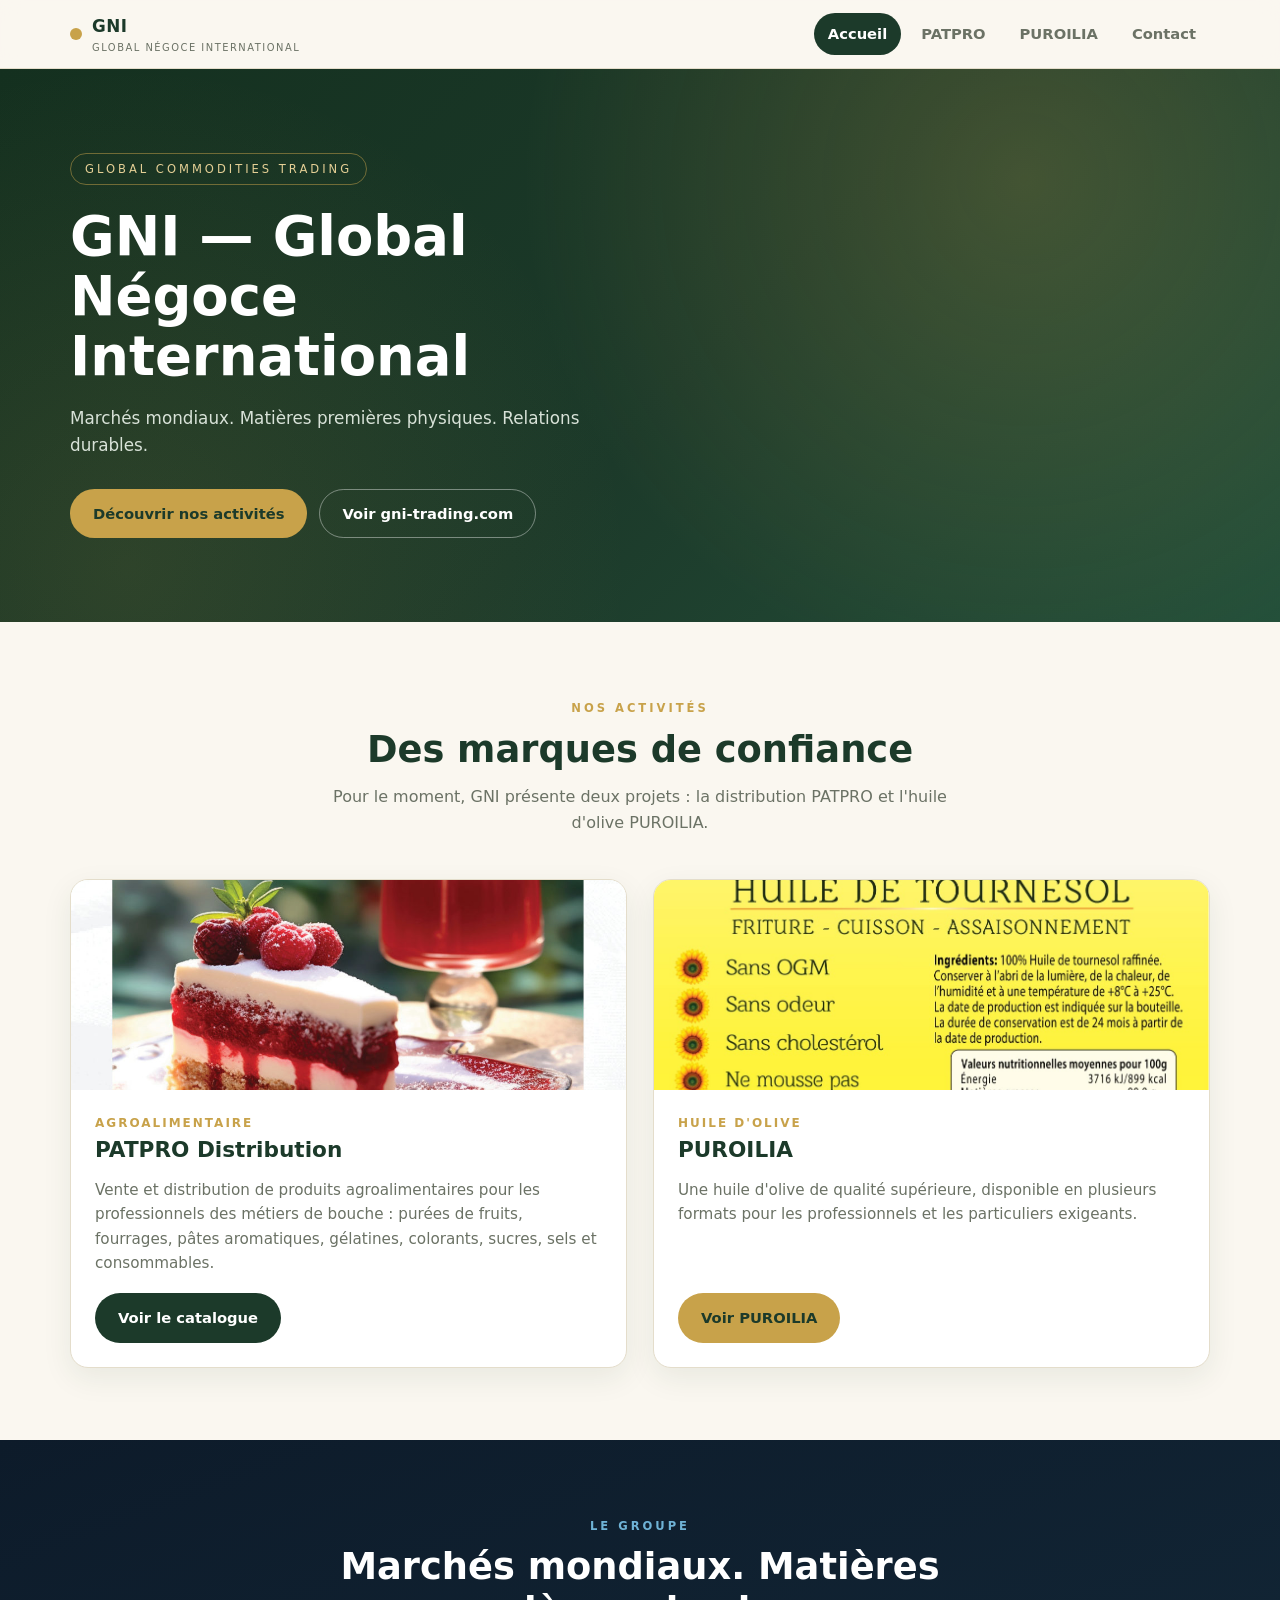
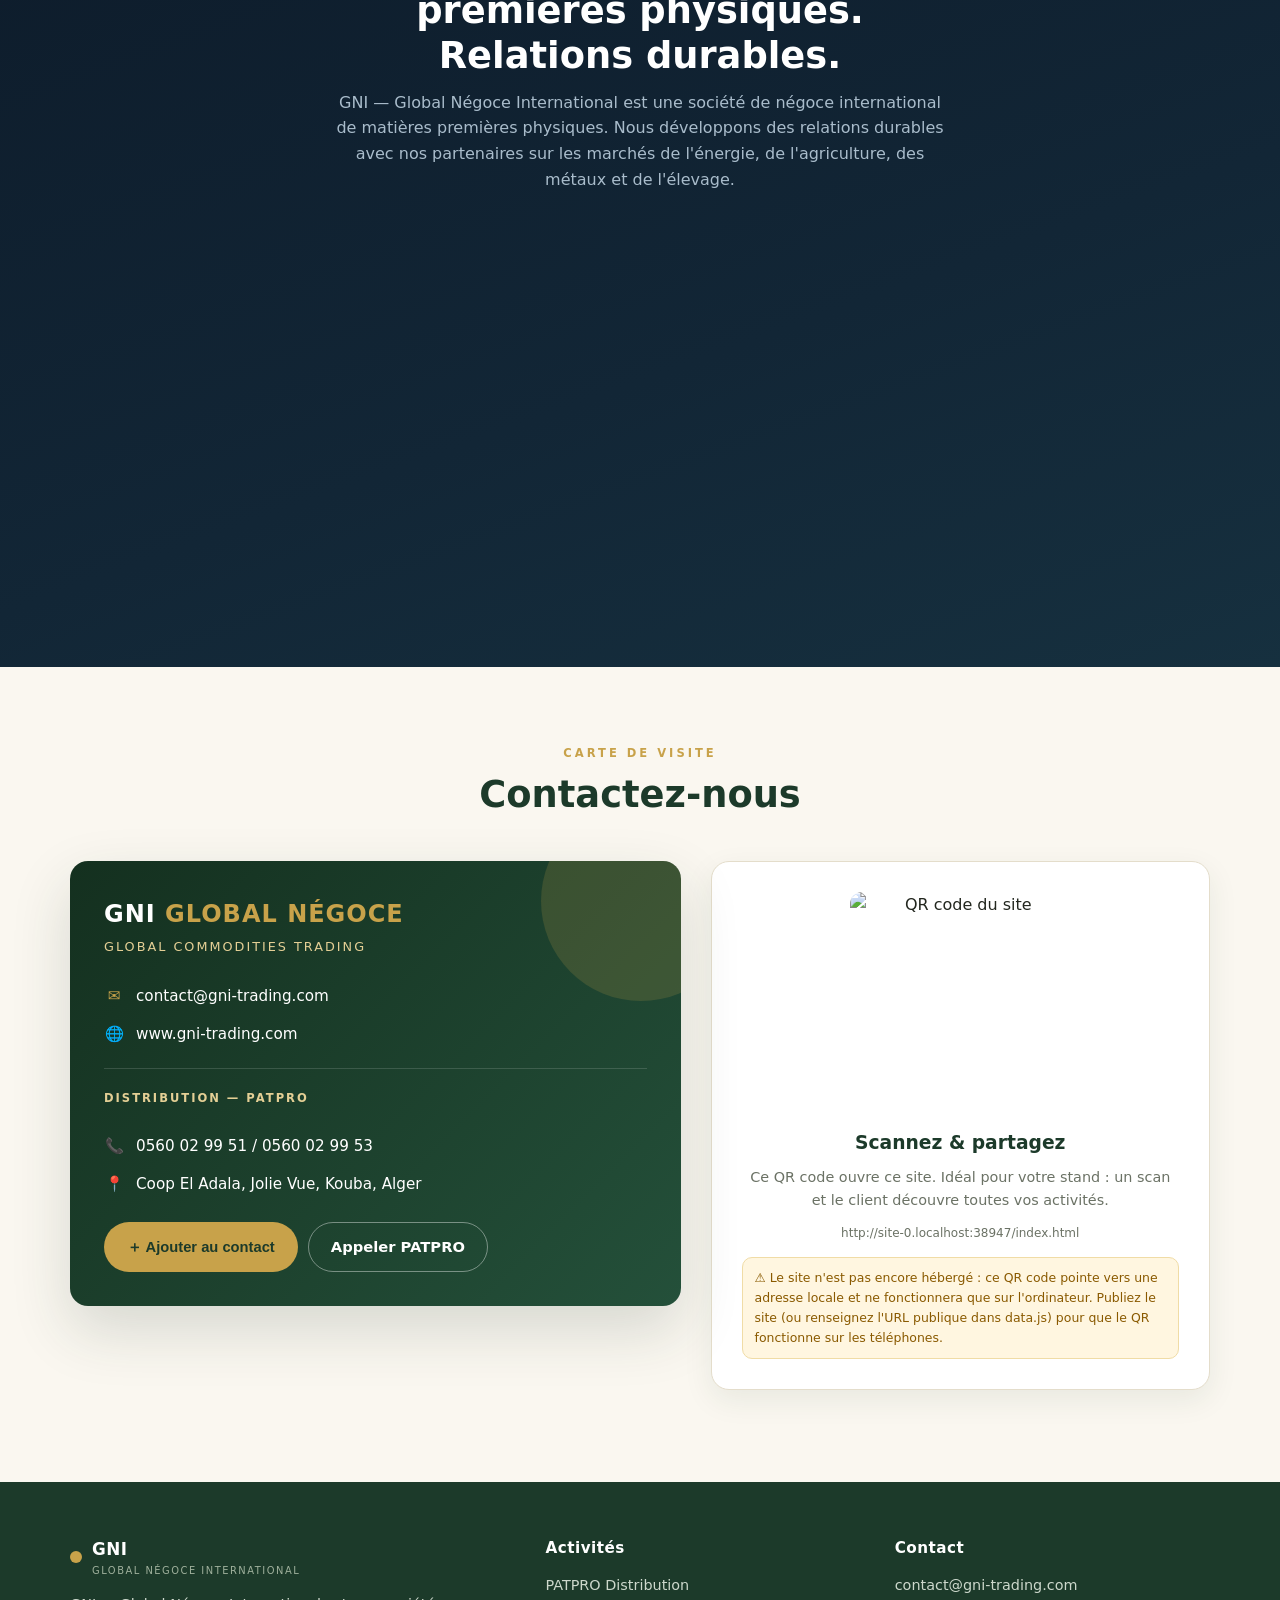
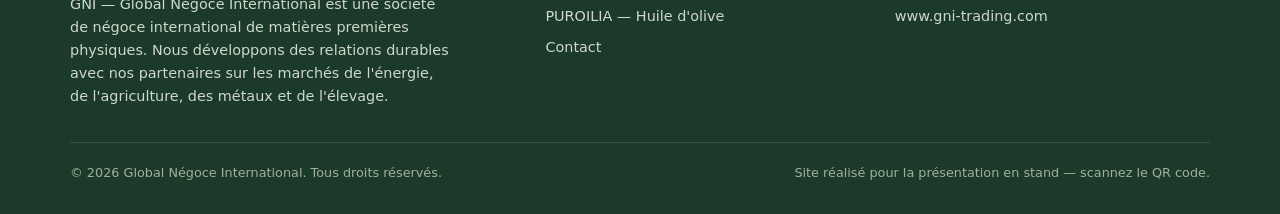
==== index.html @ ad090216 "first commit" ====
<!DOCTYPE html>
<html lang="fr">
<head>
  <meta charset="UTF-8">
  <meta name="viewport" content="width=device-width, initial-scale=1.0">
  <title>GNI — Global Négoce International · PATPRO & PUROILIA</title>
  <meta name="description" content="GNI — Global Négoce International : négoce de matières premières physiques. Découvrez nos activités PATPRO Distribution et l'huile d'olive PUROILIA.">
  <link rel="stylesheet" href="assets/css/style.css">
</head>
<body data-page="home">
  <div id="site-header"></div>

  <section class="hero">
    <div class="container">
      <span class="eyebrow">Global Commodities Trading</span>
      <h1>GNI — Global Négoce International</h1>
      <p id="hero-positioning">Marchés mondiaux. Matières premières physiques. Relations durables.</p>
      <div class="actions">
        <a class="btn btn-gold" href="#activites">Découvrir nos activités</a>
        <a class="btn btn-outline" style="background:transparent;color:#fff;border-color:rgba(255,255,255,.4)" id="hero-site" href="https://www.gni-trading.com" target="_blank" rel="noopener">Voir gni-trading.com</a>
      </div>
    </div>
  </section>

  <section class="section" id="activites">
    <div class="container">
      <div class="section-head">
        <span class="kicker">Nos activités</span>
        <h2>Des marques de confiance</h2>
        <p>Pour le moment, GNI présente deux projets : la distribution PATPRO et l'huile d'olive PUROILIA.</p>
      </div>
      <div class="biz-grid">
        <article class="biz-card reveal">
          <div class="media"><img src="assets/img/banners/patisserie.jpg" alt="Catalogue PATPRO"></div>
          <div class="body">
            <span class="tag">Agroalimentaire</span>
            <h3>PATPRO Distribution</h3>
            <p>Vente et distribution de produits agroalimentaires pour les professionnels des métiers de bouche : purées de fruits, fourrages, pâtes aromatiques, gélatines, colorants, sucres, sels et consommables.</p>
            <a class="btn btn-primary" href="patpro.html">Voir le catalogue</a>
          </div>
        </article>
        <article class="biz-card reveal">
          <div class="media"><img src="assets/img/puroilia-front.jpeg" alt="Huile d'olive PUROILIA"></div>
          <div class="body">
            <span class="tag">Huile d'olive</span>
            <h3>PUROILIA</h3>
            <p>Une huile d'olive de qualité supérieure, disponible en plusieurs formats pour les professionnels et les particuliers exigeants.</p>
            <a class="btn btn-gold" href="puroilia.html">Voir PUROILIA</a>
          </div>
        </article>
      </div>
    </div>
  </section>

  <section class="section gni-about" id="apropos">
    <div class="container">
      <div class="section-head">
        <span class="kicker">Le groupe</span>
        <h2 id="gni-positioning"></h2>
        <p id="gni-intro"></p>
      </div>
      <div class="sectors" id="gni-sectors"></div>
      <p class="soon reveal" id="gni-soon"></p>
    </div>
  </section>

  <section class="section" id="contact">
    <div class="container">
      <div class="section-head">
        <span class="kicker">Carte de visite</span>
        <h2>Contactez-nous</h2>
      </div>
      <div class="contact-wrap">
        <div class="vcard reveal" id="vcard">
          <div class="logo">GNI <span>GLOBAL NÉGOCE</span></div>
          <div class="role">Global Commodities Trading</div>
          <div class="lines">
            <div class="line"><span class="ic">✉️</span><a id="vc-mail" href="mailto:contact@gni-trading.com"><span id="vc-email"></span></a></div>
            <div class="line"><span class="ic">🌐</span><a id="vc-site" href="https://www.gni-trading.com" target="_blank" rel="noopener"><span id="vc-website"></span></a></div>
          </div>

          <div class="sub-card">
            <div class="sub-title">Distribution — PATPRO</div>
            <div class="lines">
              <div class="line"><span class="ic">📞</span><span id="vc-patpro-tel"></span></div>
              <div class="line"><span class="ic">📍</span><span id="vc-patpro-address"></span></div>
            </div>
          </div>

          <div class="actions">
            <button class="btn btn-gold" id="vcard-btn">＋ Ajouter au contact</button>
            <a class="btn btn-outline" id="vc-patpro-call" style="background:transparent;color:#fff;border-color:rgba(255,255,255,.4)" href="#">Appeler PATPRO</a>
          </div>
        </div>

        <div class="qr-box reveal">
          <img id="qr-img" alt="QR code du site">
          <h3>Scannez & partagez</h3>
          <p>Ce QR code ouvre ce site. Idéal pour votre stand : un scan et le client découvre toutes vos activités.</p>
          <p style="word-break:break-all;font-size:0.75rem;color:var(--muted);margin-top:12px" id="qr-link"></p>
          <p id="qr-note" style="display:none;text-align:left;font-size:0.78rem;color:#8a5a00;background:#fff6e0;border:1px solid #f0dca6;border-radius:10px;padding:10px 12px;margin-top:14px"></p>
        </div>
      </div>
    </div>
  </section>

  <div id="site-footer"></div>
  <div class="modal" id="modal"></div>
  <script src="assets/js/data.js"></script>
  <script src="assets/js/app.js"></script>
</body>
</html>
---- assets/css/style.css ----
:root {
  --green: #1c3a2a;
  --green-2: #275139;
  --gold: #c8a24a;
  --gold-soft: #e4cf95;
  --cream: #faf7f0;
  --cream-2: #f2ece0;
  --ink: #23271f;
  --muted: #6b7265;
  --line: #e4ddcb;
  --white: #ffffff;
  --shadow: 0 10px 30px rgba(28, 58, 42, 0.08);
  --shadow-lg: 0 24px 60px rgba(28, 58, 42, 0.16);
  --radius: 18px;
  --radius-sm: 12px;
  --max: 1180px;
  --font: "Segoe UI", system-ui, -apple-system, "Helvetica Neue", Arial, sans-serif;
}

* { box-sizing: border-box; margin: 0; padding: 0; }

html { scroll-behavior: smooth; }

body {
  font-family: var(--font);
  color: var(--ink);
  background: var(--cream);
  line-height: 1.6;
  -webkit-font-smoothing: antialiased;
}

img { max-width: 100%; display: block; }

a { color: inherit; text-decoration: none; }

.container { width: 100%; max-width: var(--max); margin: 0 auto; padding: 0 20px; }

/* ---------- Header ---------- */
.site-header {
  position: sticky;
  top: 0;
  z-index: 100;
  background: rgba(250, 247, 240, 0.9);
  backdrop-filter: blur(10px);
  border-bottom: 1px solid var(--line);
}
.site-header .container {
  display: flex;
  align-items: center;
  justify-content: space-between;
  height: 68px;
}
.brand {
  display: flex;
  align-items: center;
  gap: 10px;
  font-weight: 800;
  letter-spacing: 0.5px;
  font-size: 1.05rem;
  color: var(--green);
}
.brand .dot { width: 12px; height: 12px; border-radius: 50%; background: var(--gold); }
.brand small { display: block; font-weight: 500; font-size: 0.62rem; letter-spacing: 1.5px; color: var(--muted); text-transform: uppercase; }

.nav { display: flex; align-items: center; gap: 6px; }
.nav a {
  padding: 9px 14px;
  border-radius: 999px;
  font-size: 0.92rem;
  font-weight: 600;
  color: var(--muted);
  transition: 0.2s;
}
.nav a:hover { color: var(--green); background: var(--cream-2); }
.nav a.active { color: var(--white); background: var(--green); }

.nav-toggle {
  display: none;
  background: none;
  border: none;
  font-size: 1.5rem;
  color: var(--green);
  cursor: pointer;
}

/* ---------- Buttons ---------- */
.btn {
  display: inline-flex;
  align-items: center;
  gap: 8px;
  padding: 12px 22px;
  border-radius: 999px;
  font-weight: 700;
  font-size: 0.92rem;
  border: 1.5px solid transparent;
  cursor: pointer;
  transition: 0.2s;
}
.btn-primary { background: var(--green); color: var(--white); }
.btn-primary:hover { background: var(--green-2); transform: translateY(-1px); }
.btn-gold { background: var(--gold); color: var(--green); }
.btn-gold:hover { background: var(--gold-soft); transform: translateY(-1px); }
.btn-outline { border-color: var(--line); color: var(--green); background: var(--white); }
.btn-outline:hover { border-color: var(--green); }

/* ---------- Hero ---------- */
.hero {
  position: relative;
  color: var(--white);
  background: linear-gradient(135deg, #14301f 0%, #1c3a2a 55%, #24503a 100%);
  overflow: hidden;
}
.hero::after {
  content: "";
  position: absolute;
  inset: 0;
  background-image: radial-gradient(circle at 80% 20%, rgba(200, 162, 74, 0.22), transparent 45%),
    radial-gradient(circle at 10% 90%, rgba(200, 162, 74, 0.12), transparent 40%);
}
.hero .container { position: relative; z-index: 2; padding: 84px 20px; }
.hero .eyebrow {
  display: inline-block;
  font-size: 0.72rem;
  letter-spacing: 3px;
  text-transform: uppercase;
  color: var(--gold-soft);
  border: 1px solid rgba(200, 162, 74, 0.5);
  padding: 6px 14px;
  border-radius: 999px;
  margin-bottom: 22px;
}
.hero h1 {
  font-size: clamp(2rem, 5vw, 3.4rem);
  line-height: 1.1;
  font-weight: 800;
  max-width: 16ch;
}
.hero p { margin-top: 18px; max-width: 52ch; color: #d8e2d8; font-size: 1.05rem; }
.hero .actions { margin-top: 30px; display: flex; gap: 12px; flex-wrap: wrap; }

/* ---------- Sections ---------- */
.section { padding: 72px 0; }
.section-head { text-align: center; max-width: 620px; margin: 0 auto 44px; }
.section-head .kicker {
  font-size: 0.72rem; letter-spacing: 3px; text-transform: uppercase;
  color: var(--gold); font-weight: 700;
}
.section-head h2 { font-size: clamp(1.6rem, 3.5vw, 2.3rem); color: var(--green); margin-top: 8px; line-height: 1.2; }
.section-head p { color: var(--muted); margin-top: 12px; }

/* ---------- Business cards (home) ---------- */
.biz-grid { display: grid; grid-template-columns: repeat(auto-fit, minmax(300px, 1fr)); gap: 26px; }
.biz-card {
  position: relative;
  border-radius: var(--radius);
  overflow: hidden;
  box-shadow: var(--shadow);
  background: var(--white);
  display: flex;
  flex-direction: column;
  min-height: 340px;
  transition: 0.25s;
  border: 1px solid var(--line);
}
.biz-card:hover { transform: translateY(-5px); box-shadow: var(--shadow-lg); }
.biz-card .media { height: 210px; overflow: hidden; background: var(--cream-2); }
.biz-card .media img { width: 100%; height: 100%; object-fit: cover; }
.biz-card .body { padding: 24px; flex: 1; display: flex; flex-direction: column; }
.biz-card h3 { color: var(--green); font-size: 1.35rem; }
.biz-card .tag { color: var(--gold); font-weight: 700; font-size: 0.75rem; letter-spacing: 2px; text-transform: uppercase; }
.biz-card p { color: var(--muted); margin: 10px 0 18px; font-size: 0.95rem; }
.biz-card .body .btn { margin-top: auto; align-self: flex-start; }

/* ---------- Product grid ---------- */
.cat-block { margin-bottom: 56px; }
.cat-banner {
  position: relative;
  border-radius: var(--radius);
  overflow: hidden;
  margin-bottom: 24px;
  box-shadow: var(--shadow);
}
.cat-banner img { width: 100%; height: 210px; object-fit: cover; }
.cat-banner .overlay {
  position: absolute; inset: 0;
  background: linear-gradient(90deg, rgba(20, 48, 31, 0.82) 0%, rgba(20, 48, 31, 0.35) 60%, transparent 100%);
  display: flex; flex-direction: column; justify-content: center;
  padding: 0 34px;
}
.cat-banner h2 { color: var(--white); font-size: clamp(1.3rem, 3vw, 1.9rem); }
.cat-banner span { color: var(--gold-soft); font-size: 0.78rem; letter-spacing: 2px; text-transform: uppercase; }

.product-grid { display: grid; grid-template-columns: repeat(auto-fill, minmax(250px, 1fr)); gap: 20px; }
.product {
  background: var(--white);
  border: 1px solid var(--line);
  border-radius: var(--radius-sm);
  overflow: hidden;
  display: flex;
  flex-direction: column;
  cursor: pointer;
  transition: 0.2s;
  text-align: left;
}
.product:hover { transform: translateY(-4px); box-shadow: var(--shadow); border-color: var(--gold-soft); }
.product .thumb { height: 170px; overflow: hidden; background: var(--cream-2); position: relative; }
.product .thumb img { width: 100%; height: 100%; object-fit: cover; transition: 0.4s; }
.product:hover .thumb img { transform: scale(1.05); }
.product .info { padding: 16px 18px 18px; flex: 1; display: flex; flex-direction: column; }
.product h3 { font-size: 1rem; color: var(--green); line-height: 1.3; }
.product .formats { margin-top: 8px; display: flex; flex-wrap: wrap; gap: 6px; }
.chip {
  font-size: 0.7rem; font-weight: 600;
  background: var(--cream-2); color: var(--green);
  padding: 3px 9px; border-radius: 999px;
}
.product .more { margin-top: 14px; color: var(--gold); font-weight: 700; font-size: 0.82rem; }

/* ---------- Modal ---------- */
.modal {
  position: fixed; inset: 0; z-index: 200;
  display: none;
  align-items: center; justify-content: center;
  padding: 20px;
}
.modal.open { display: flex; }
.modal-backdrop { position: absolute; inset: 0; background: rgba(20, 30, 22, 0.6); backdrop-filter: blur(3px); }
.modal-panel {
  position: relative; z-index: 2;
  background: var(--white);
  border-radius: var(--radius);
  max-width: 900px; width: 100%;
  max-height: 90vh; overflow: auto;
  box-shadow: var(--shadow-lg);
  animation: pop 0.25s ease;
}
@keyframes pop { from { transform: scale(0.96); opacity: 0; } to { transform: scale(1); opacity: 1; } }
.modal-close {
  position: absolute; top: 14px; right: 14px; z-index: 3;
  width: 40px; height: 40px; border-radius: 50%;
  border: none; background: var(--white); color: var(--green);
  font-size: 1.3rem; cursor: pointer; box-shadow: var(--shadow);
}
.modal-media { background: var(--cream-2); }
.modal-media img { width: 100%; max-height: 460px; object-fit: cover; }
.modal-body { padding: 28px; }
.modal-body h2 { color: var(--green); font-size: 1.6rem; }
.modal-body .tag { color: var(--gold); font-weight: 700; font-size: 0.72rem; letter-spacing: 2px; text-transform: uppercase; }
.modal-body p { margin-top: 14px; color: #3d453c; }
.modal-meta { margin-top: 20px; display: grid; gap: 14px; }
.meta-row { display: flex; gap: 12px; }
.meta-row .label { min-width: 110px; font-weight: 700; color: var(--green); font-size: 0.85rem; }
.meta-row .val { color: var(--muted); font-size: 0.92rem; flex: 1; }
.flavors { display: flex; flex-wrap: wrap; gap: 7px; }

/* ---------- Business card / contact ---------- */
.contact-wrap { display: grid; grid-template-columns: 1.1fr 0.9fr; gap: 30px; align-items: start; }
.vcard {
  background: linear-gradient(135deg, #14301f, #24503a);
  color: var(--white);
  border-radius: var(--radius);
  padding: 34px;
  position: relative;
  overflow: hidden;
  box-shadow: var(--shadow-lg);
}
.vcard::after {
  content: ""; position: absolute; right: -60px; top: -60px;
  width: 200px; height: 200px; border-radius: 50%;
  background: rgba(200, 162, 74, 0.18);
}
.vcard .logo { font-size: 1.5rem; font-weight: 800; letter-spacing: 1px; }
.vcard .logo span { color: var(--gold); }
.vcard .role { color: var(--gold-soft); font-size: 0.8rem; letter-spacing: 2px; text-transform: uppercase; margin-top: 4px; }
.vcard .lines { margin-top: 26px; display: grid; gap: 14px; position: relative; z-index: 2; }
.vcard .line { display: flex; gap: 12px; align-items: flex-start; font-size: 0.95rem; }
.vcard .line .ic { color: var(--gold); width: 20px; text-align: center; }
.vcard .actions { margin-top: 26px; display: flex; gap: 10px; flex-wrap: wrap; position: relative; z-index: 2; }

.qr-box {
  background: var(--white); border: 1px solid var(--line);
  border-radius: var(--radius); padding: 30px; text-align: center; box-shadow: var(--shadow);
}
.qr-box img { width: 220px; height: 220px; margin: 0 auto 16px; border-radius: 12px; }
.qr-box h3 { color: var(--green); }
.qr-box p { color: var(--muted); font-size: 0.9rem; margin-top: 8px; }

/* ---------- Puroilia ---------- */
.puro-hero {
  background: linear-gradient(135deg, #2b3a1f, #4a5d2e);
  color: var(--white);
  padding: 70px 0;
}
.puro-hero .container { display: grid; grid-template-columns: 1fr 1fr; gap: 40px; align-items: center; }
.puro-hero h1 { font-size: clamp(2rem, 5vw, 3rem); font-weight: 800; }
.puro-hero p { color: #dfe6d3; margin-top: 14px; max-width: 45ch; }
.puro-hero img { border-radius: var(--radius); box-shadow: var(--shadow-lg); max-height: 460px; width: 100%; object-fit: cover; }

/* ---------- Features ---------- */
.features { display: grid; grid-template-columns: repeat(auto-fit, minmax(200px, 1fr)); gap: 20px; }
.feature {
  background: var(--white); border: 1px solid var(--line);
  border-radius: var(--radius-sm); padding: 26px; text-align: center;
}
.feature .ic { font-size: 1.8rem; }
.feature h4 { color: var(--green); margin-top: 12px; font-size: 1rem; }
.feature p { color: var(--muted); font-size: 0.86rem; margin-top: 6px; }

/* ---------- Footer ---------- */
.site-footer {
  background: var(--green); color: #cdd8cc; padding: 54px 0 30px; margin-top: 20px;
}
.site-footer .cols { display: grid; grid-template-columns: 1.4fr 1fr 1fr; gap: 34px; }
.site-footer h4 { color: var(--white); font-size: 0.95rem; margin-bottom: 14px; letter-spacing: 0.5px; }
.site-footer a { color: #cdd8cc; font-size: 0.9rem; display: block; margin-bottom: 8px; }
.site-footer a:hover { color: var(--gold-soft); }
.site-footer .about { font-size: 0.9rem; max-width: 42ch; }
.site-footer .bottom {
  margin-top: 34px; padding-top: 20px; border-top: 1px solid rgba(255, 255, 255, 0.12);
  font-size: 0.8rem; color: #9fb09c; display: flex; justify-content: space-between; flex-wrap: wrap; gap: 8px;
}

/* ---------- Utility ---------- */
.reveal { opacity: 0; transform: translateY(24px); transition: 0.6s ease; }
.reveal.in { opacity: 1; transform: none; }

/* ---------- GNI — secteurs & à propos ---------- */
.gni-about {
  background: linear-gradient(160deg, #0d1b2a 0%, #122636 60%, #16303f 100%);
  color: #d7e2ec;
}
.gni-about .section-head h2 { color: var(--white); }
.gni-about .section-head p { color: #a9bccb; }
.gni-about .kicker { color: #6fb3d6; }

.sectors {
  display: grid;
  grid-template-columns: repeat(auto-fit, minmax(210px, 1fr));
  gap: 18px;
}
.sector {
  background: rgba(255, 255, 255, 0.045);
  border: 1px solid rgba(255, 255, 255, 0.09);
  border-radius: var(--radius-sm);
  padding: 26px 22px;
  position: relative;
  transition: 0.2s;
}
.sector:hover { background: rgba(255, 255, 255, 0.08); transform: translateY(-3px); }
.sector .num {
  font-size: 0.72rem; font-weight: 700; letter-spacing: 2px;
  color: #6fb3d6;
}
.sector .ic { display: block; font-size: 1.9rem; margin: 12px 0 10px; }
.sector h3 { color: var(--white); font-size: 1.1rem; }
.sector p { color: #a9bccb; font-size: 0.88rem; margin-top: 6px; }

.soon {
  margin-top: 34px;
  text-align: center;
  color: #8ba6ba;
  font-size: 0.92rem;
  max-width: 60ch;
  margin-left: auto;
  margin-right: auto;
  border-top: 1px solid rgba(255, 255, 255, 0.08);
  padding-top: 24px;
}

/* ---------- Sous-carte dans la vCard ---------- */
.vcard .sub-card {
  margin-top: 22px;
  padding-top: 20px;
  border-top: 1px solid rgba(255, 255, 255, 0.14);
  position: relative;
  z-index: 2;
}
.vcard .sub-title {
  color: var(--gold-soft);
  font-size: 0.72rem;
  letter-spacing: 2px;
  text-transform: uppercase;
  font-weight: 700;
  margin-bottom: 12px;
}
.vcard .line a { color: #fff; text-decoration: none; }
.vcard .line a:hover { color: var(--gold-soft); }

/* ---------- Responsive ---------- */
@media (max-width: 860px) {
  .contact-wrap, .puro-hero .container { grid-template-columns: 1fr; }
  .site-footer .cols { grid-template-columns: 1fr; }
  .nav { position: fixed; inset: 68px 0 auto 0; background: var(--cream); flex-direction: column;
    align-items: stretch; padding: 12px 20px 20px; border-bottom: 1px solid var(--line);
    transform: translateY(-120%); transition: 0.25s; gap: 4px; }
  .nav.open { transform: none; }
  .nav a { padding: 12px 14px; }
  .nav-toggle { display: block; }
  .cat-banner .overlay { padding: 0 22px; }
}
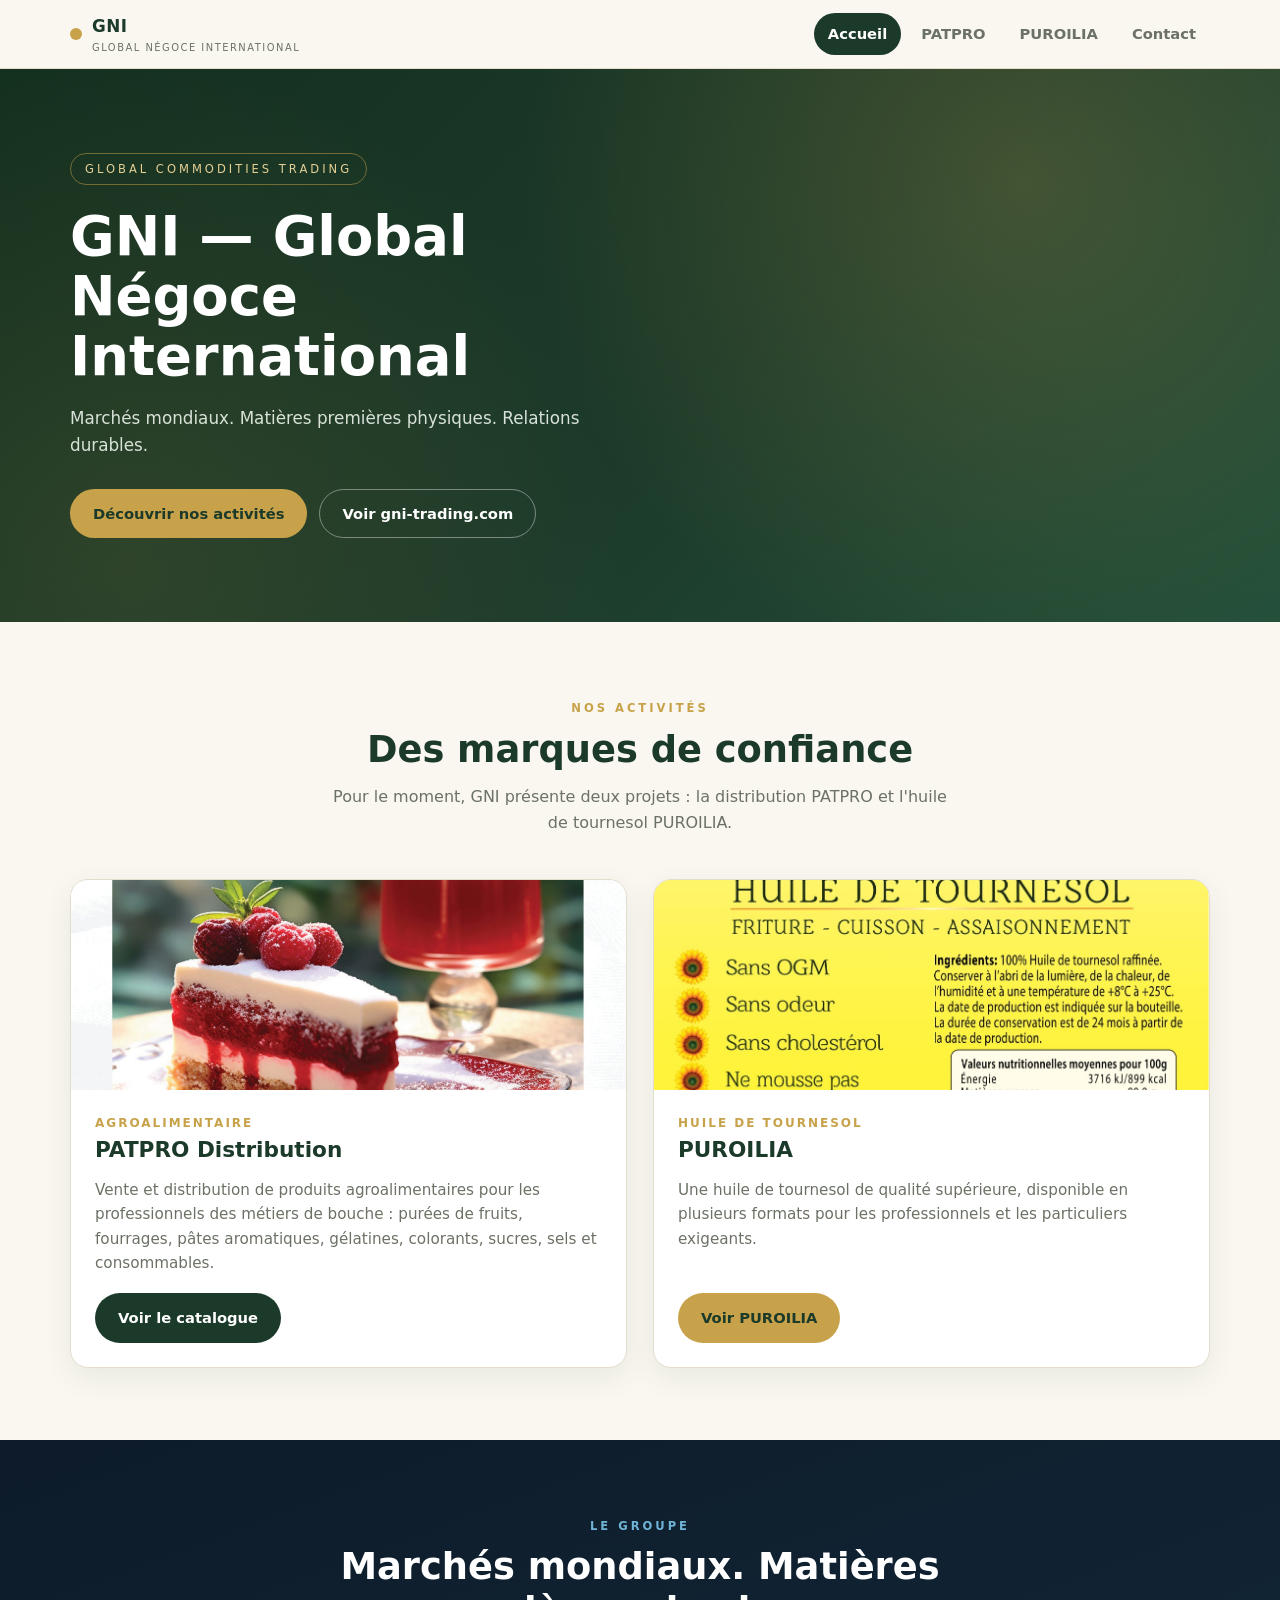
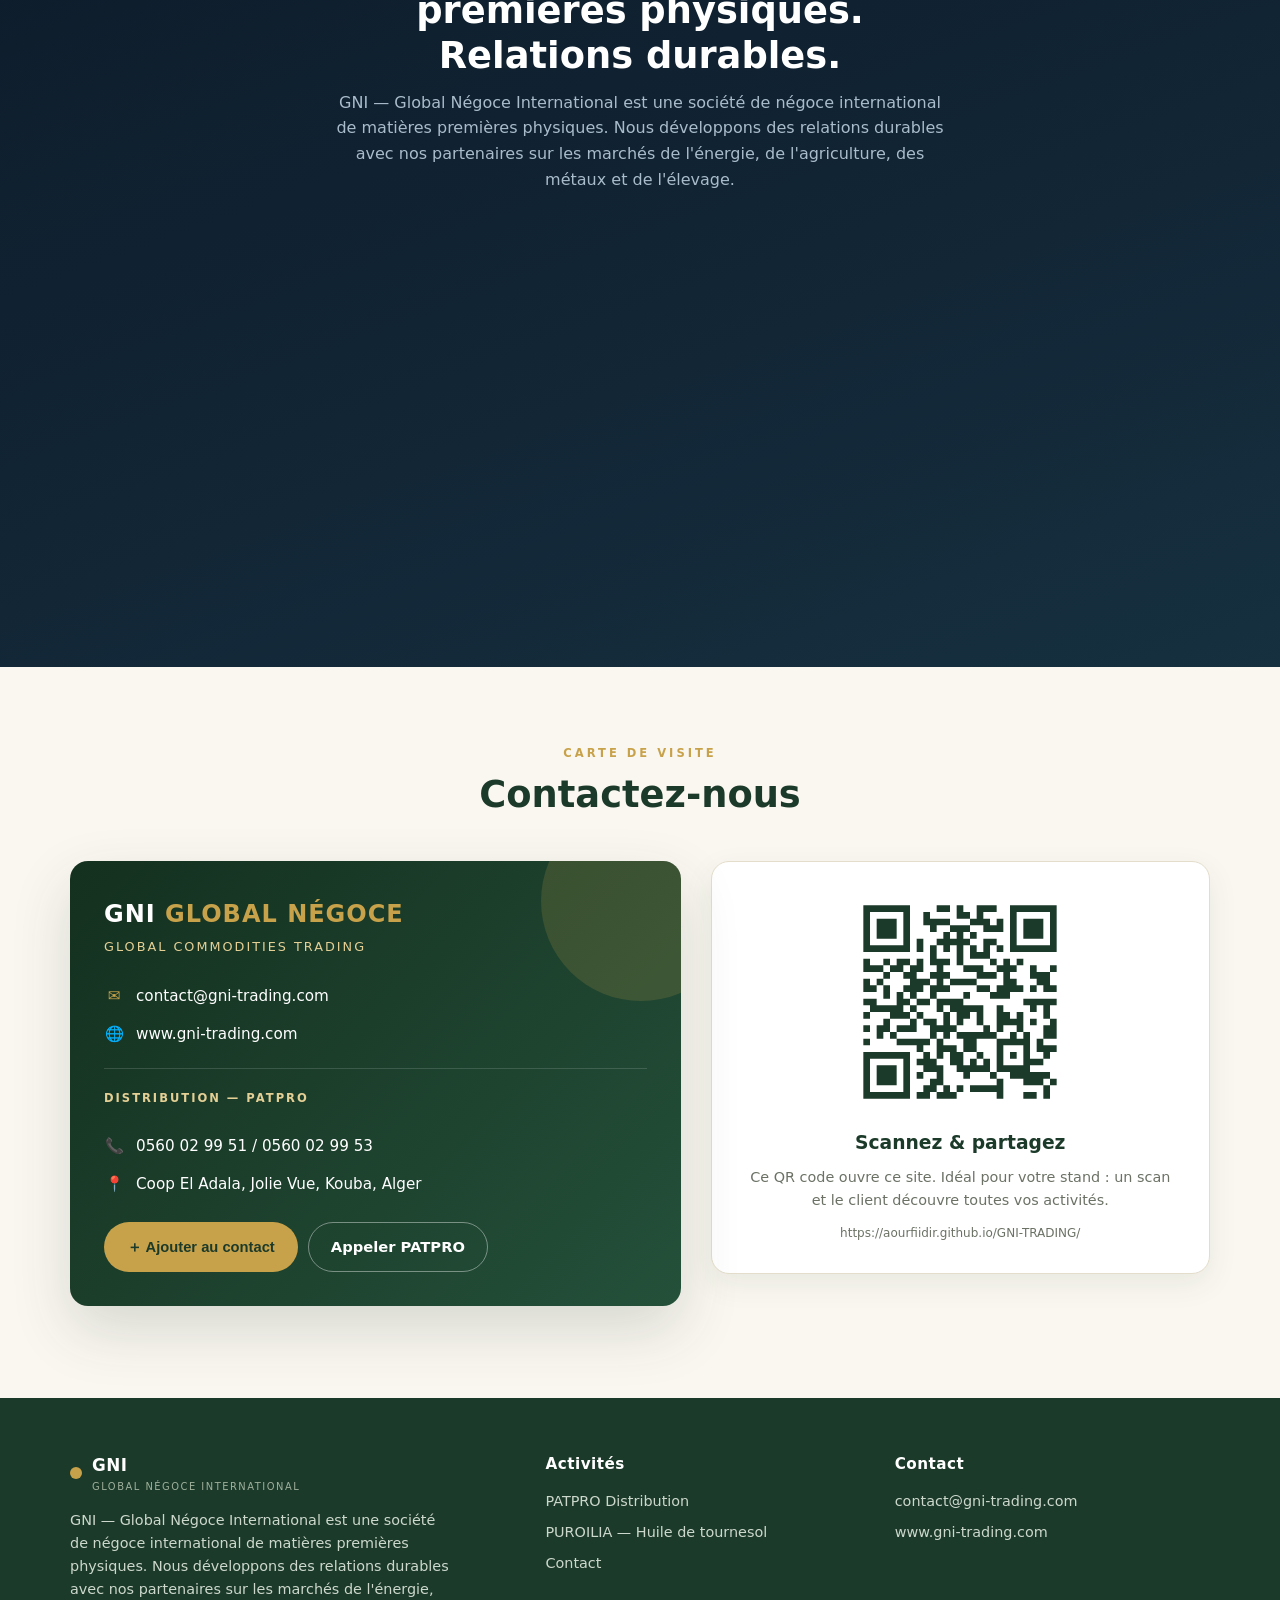
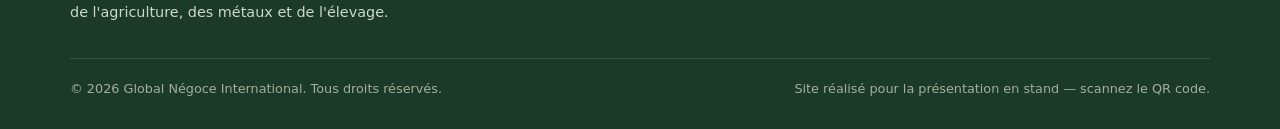
==== commit 6c8d6d81: "Fix: PUROILIA is sunflower oil, not olive oil" ====
--- a/index.html
+++ b/index.html
@@ -4,7 +4,7 @@
   <meta charset="UTF-8">
   <meta name="viewport" content="width=device-width, initial-scale=1.0">
   <title>GNI — Global Négoce International · PATPRO & PUROILIA</title>
-  <meta name="description" content="GNI — Global Négoce International : négoce de matières premières physiques. Découvrez nos activités PATPRO Distribution et l'huile d'olive PUROILIA.">
+  <meta name="description" content="GNI — Global Négoce International : négoce de matières premières physiques. Découvrez nos activités PATPRO Distribution et l'huile de tournesol PUROILIA.">
   <link rel="stylesheet" href="assets/css/style.css">
 </head>
 <body data-page="home">
@@ -27,7 +27,7 @@
       <div class="section-head">
         <span class="kicker">Nos activités</span>
         <h2>Des marques de confiance</h2>
-        <p>Pour le moment, GNI présente deux projets : la distribution PATPRO et l'huile d'olive PUROILIA.</p>
+        <p>Pour le moment, GNI présente deux projets : la distribution PATPRO et l'huile de tournesol PUROILIA.</p>
       </div>
       <div class="biz-grid">
         <article class="biz-card reveal">
@@ -40,11 +40,11 @@
           </div>
         </article>
         <article class="biz-card reveal">
-          <div class="media"><img src="assets/img/puroilia-front.jpeg" alt="Huile d'olive PUROILIA"></div>
+          <div class="media"><img src="assets/img/puroilia-front.jpeg" alt="Huile de tournesol PUROILIA"></div>
           <div class="body">
-            <span class="tag">Huile d'olive</span>
+            <span class="tag">Huile de tournesol</span>
             <h3>PUROILIA</h3>
-            <p>Une huile d'olive de qualité supérieure, disponible en plusieurs formats pour les professionnels et les particuliers exigeants.</p>
+            <p>Une huile de tournesol de qualité supérieure, disponible en plusieurs formats pour les professionnels et les particuliers exigeants.</p>
             <a class="btn btn-gold" href="puroilia.html">Voir PUROILIA</a>
           </div>
         </article>
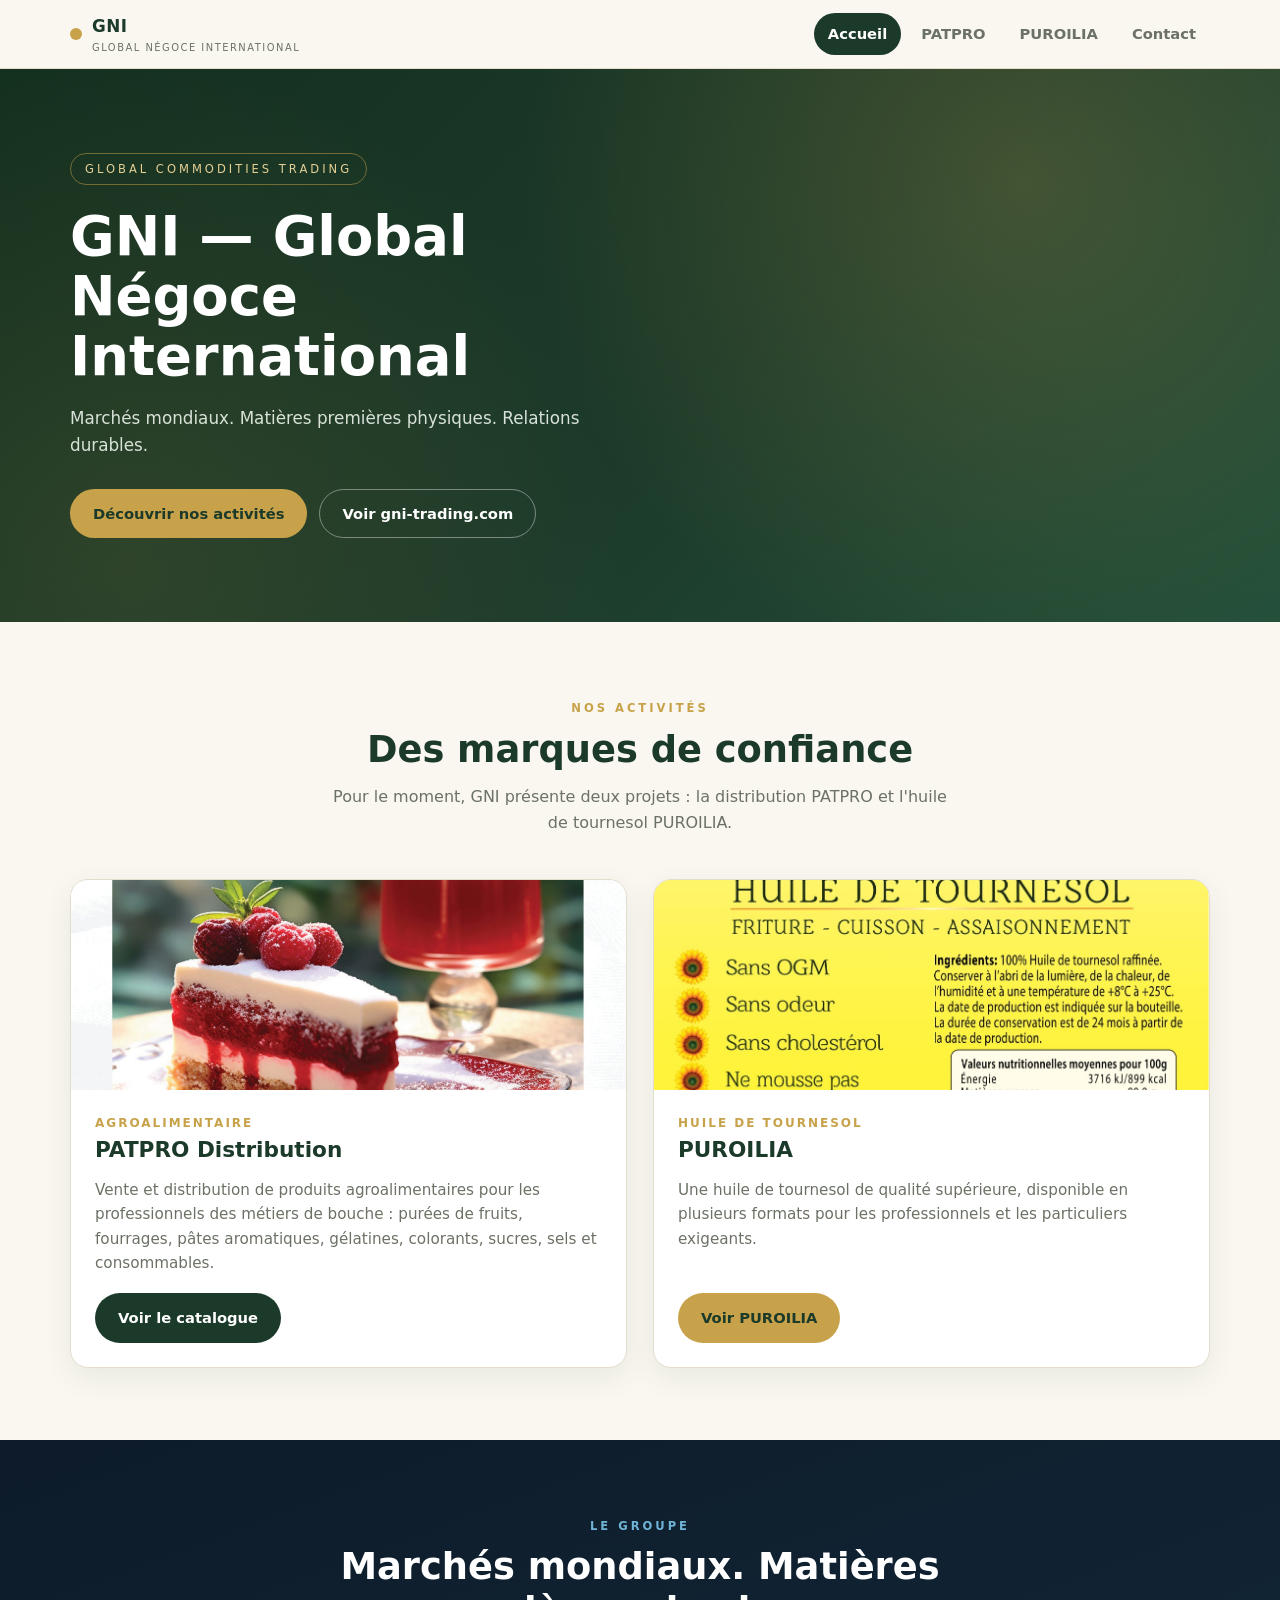
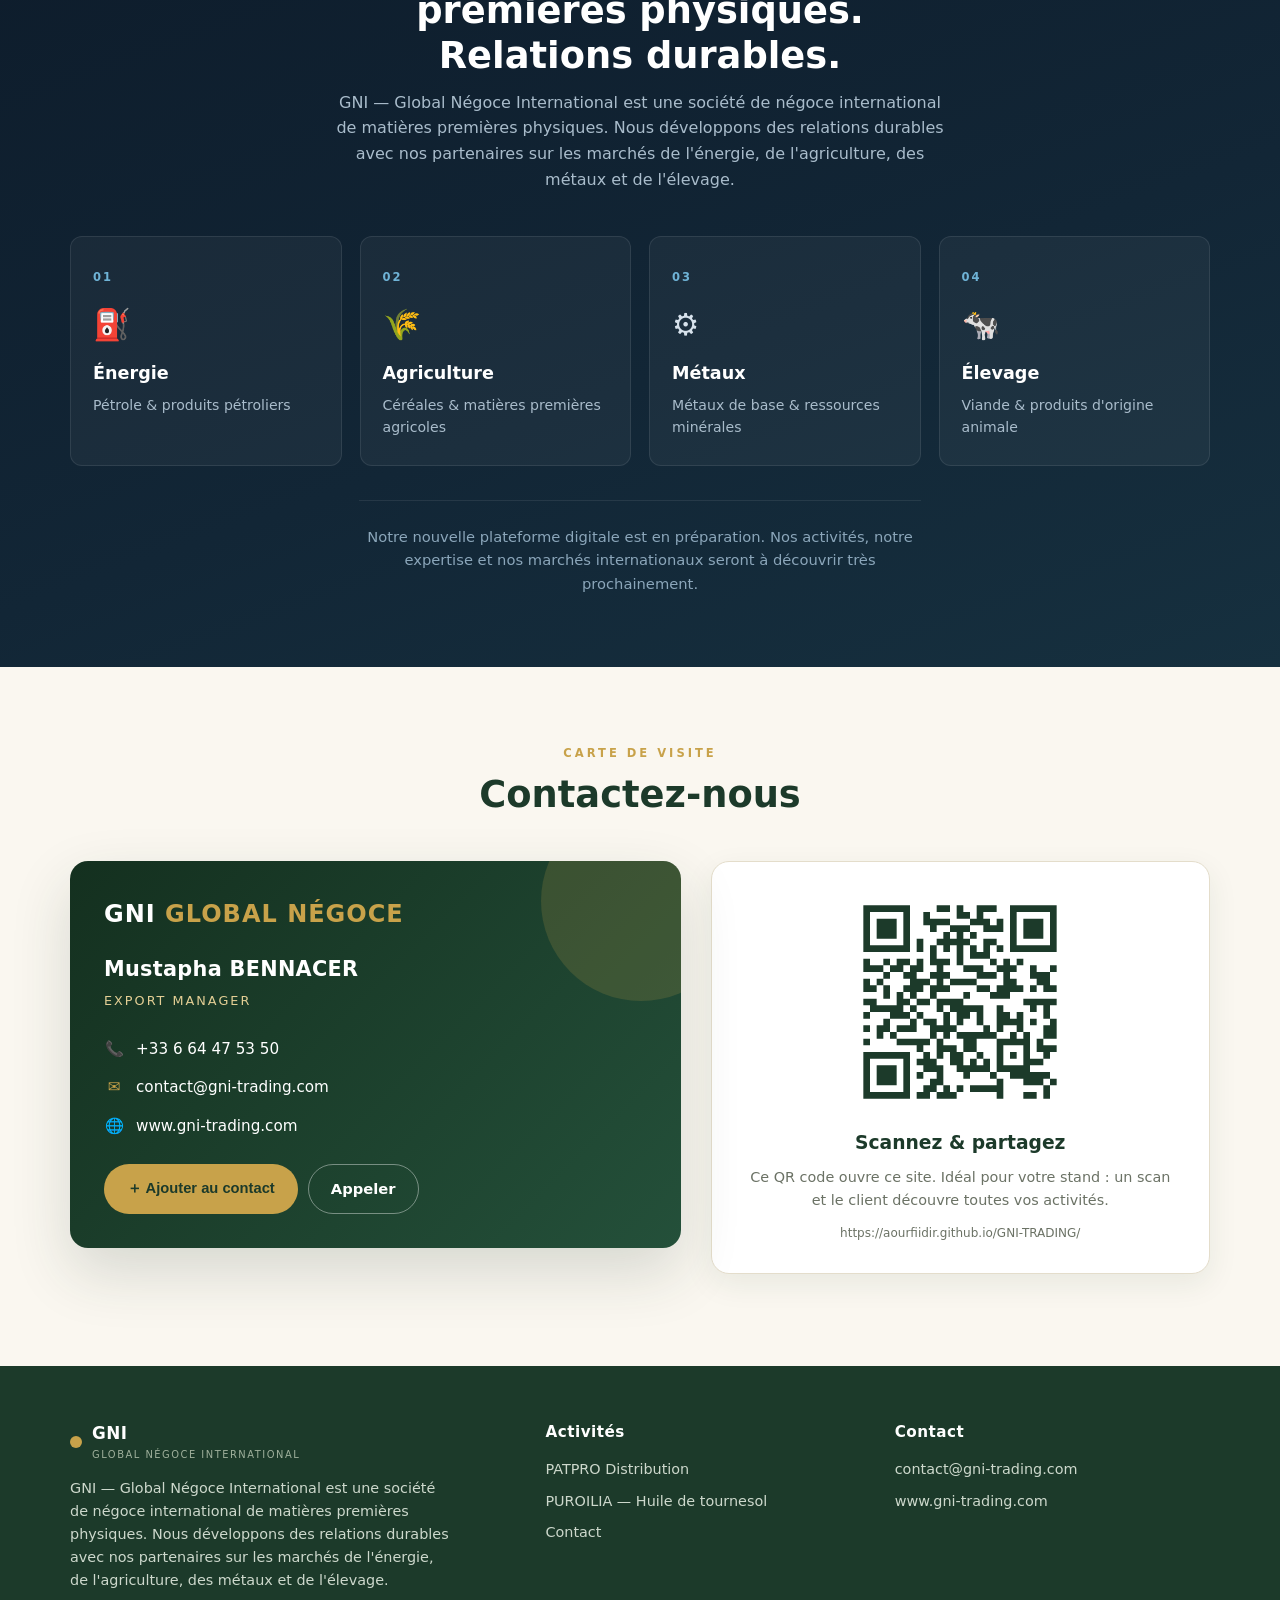
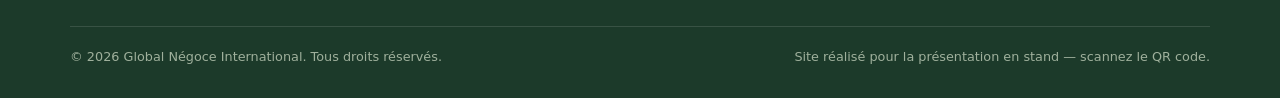
==== commit b85c1247: "Replace PATPRO contact with Mustapha BENNACER (Export Manager, GNI)" ====
--- a/index.html
+++ b/index.html
@@ -71,27 +71,7 @@
         <h2>Contactez-nous</h2>
       </div>
       <div class="contact-wrap">
-        <div class="vcard reveal" id="vcard">
-          <div class="logo">GNI <span>GLOBAL NÉGOCE</span></div>
-          <div class="role">Global Commodities Trading</div>
-          <div class="lines">
-            <div class="line"><span class="ic">✉️</span><a id="vc-mail" href="mailto:contact@gni-trading.com"><span id="vc-email"></span></a></div>
-            <div class="line"><span class="ic">🌐</span><a id="vc-site" href="https://www.gni-trading.com" target="_blank" rel="noopener"><span id="vc-website"></span></a></div>
-          </div>
-
-          <div class="sub-card">
-            <div class="sub-title">Distribution — PATPRO</div>
-            <div class="lines">
-              <div class="line"><span class="ic">📞</span><span id="vc-patpro-tel"></span></div>
-              <div class="line"><span class="ic">📍</span><span id="vc-patpro-address"></span></div>
-            </div>
-          </div>
-
-          <div class="actions">
-            <button class="btn btn-gold" id="vcard-btn">＋ Ajouter au contact</button>
-            <a class="btn btn-outline" id="vc-patpro-call" style="background:transparent;color:#fff;border-color:rgba(255,255,255,.4)" href="#">Appeler PATPRO</a>
-          </div>
-        </div>
+        <div data-vcard></div>
 
         <div class="qr-box reveal">
           <img id="qr-img" alt="QR code du site">
--- a/assets/css/style.css
+++ b/assets/css/style.css
@@ -271,6 +271,8 @@
 }
 .vcard .logo { font-size: 1.5rem; font-weight: 800; letter-spacing: 1px; }
 .vcard .logo span { color: var(--gold); }
+.vcard .person { margin-top: 20px; position: relative; z-index: 2; }
+.vcard .p-name { color: var(--white); font-size: 1.3rem; font-weight: 800; letter-spacing: 0.3px; }
 .vcard .role { color: var(--gold-soft); font-size: 0.8rem; letter-spacing: 2px; text-transform: uppercase; margin-top: 4px; }
 .vcard .lines { margin-top: 26px; display: grid; gap: 14px; position: relative; z-index: 2; }
 .vcard .line { display: flex; gap: 12px; align-items: flex-start; font-size: 0.95rem; }
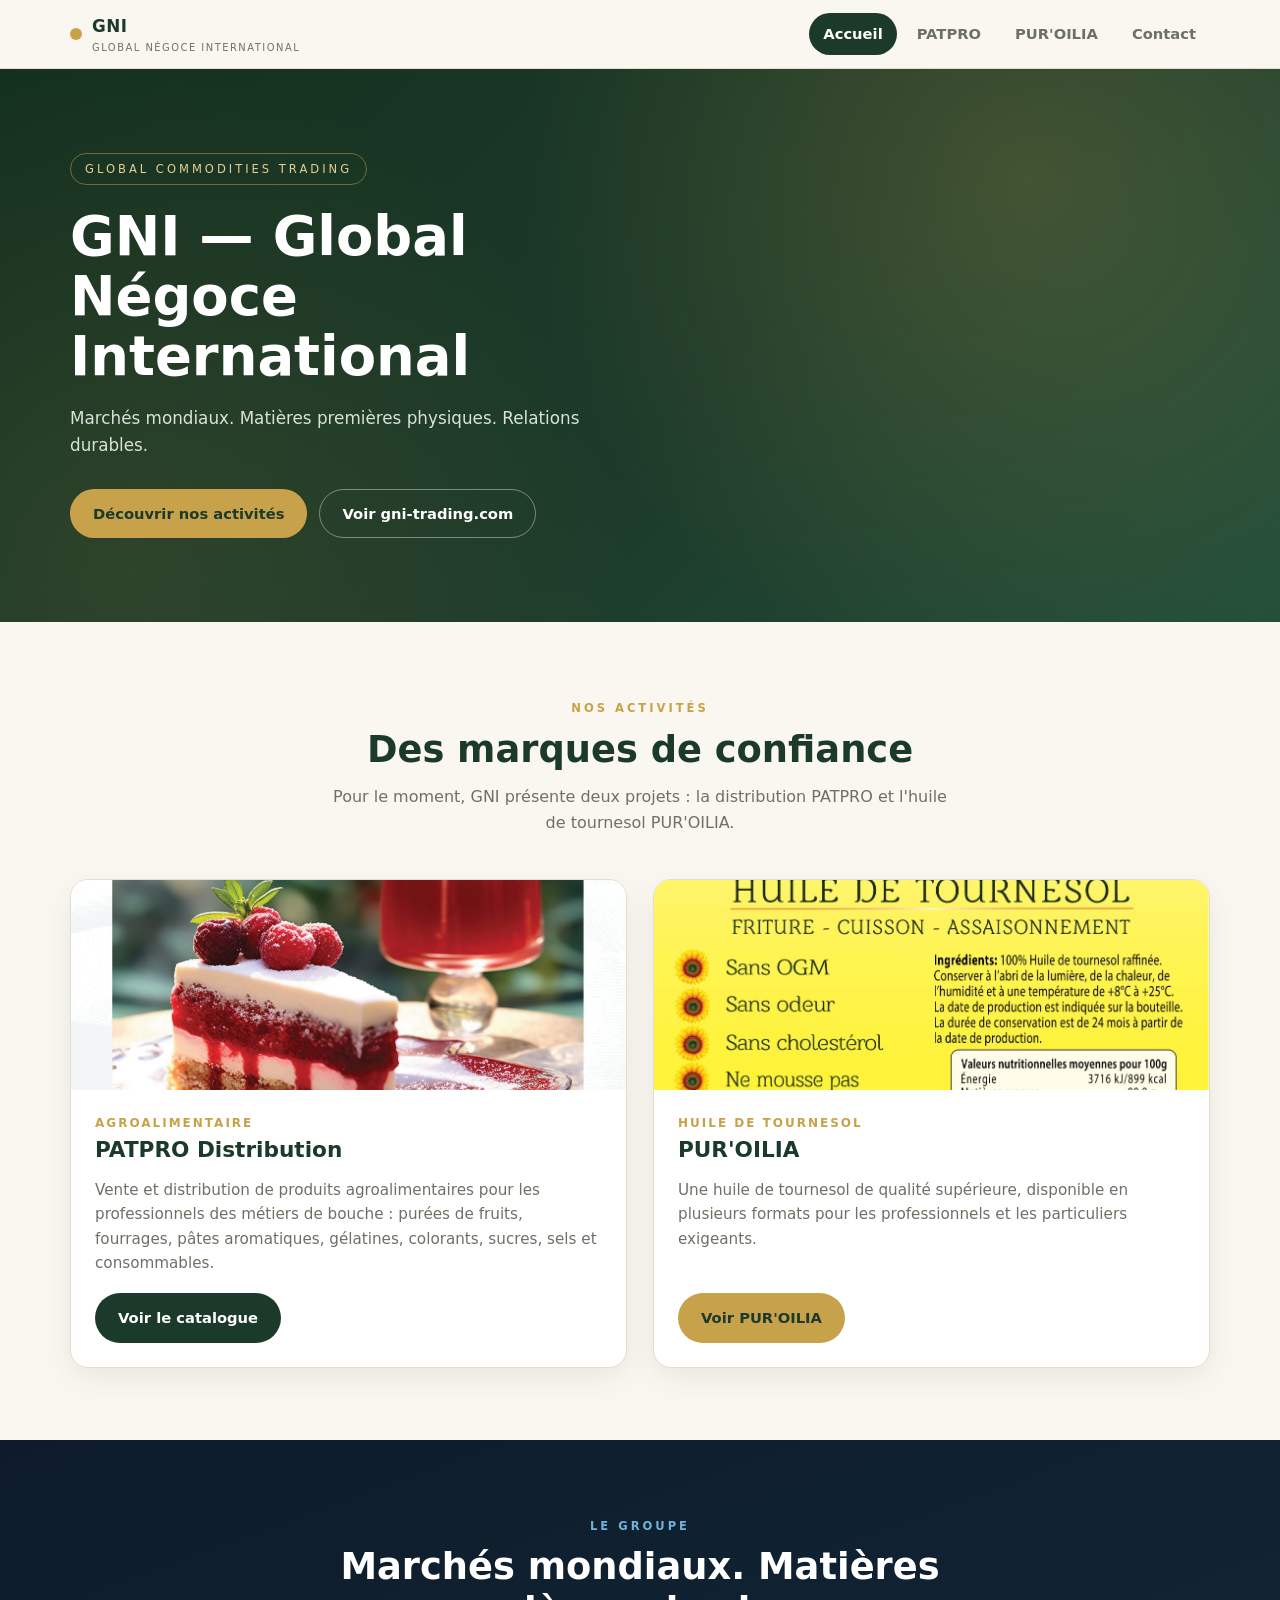
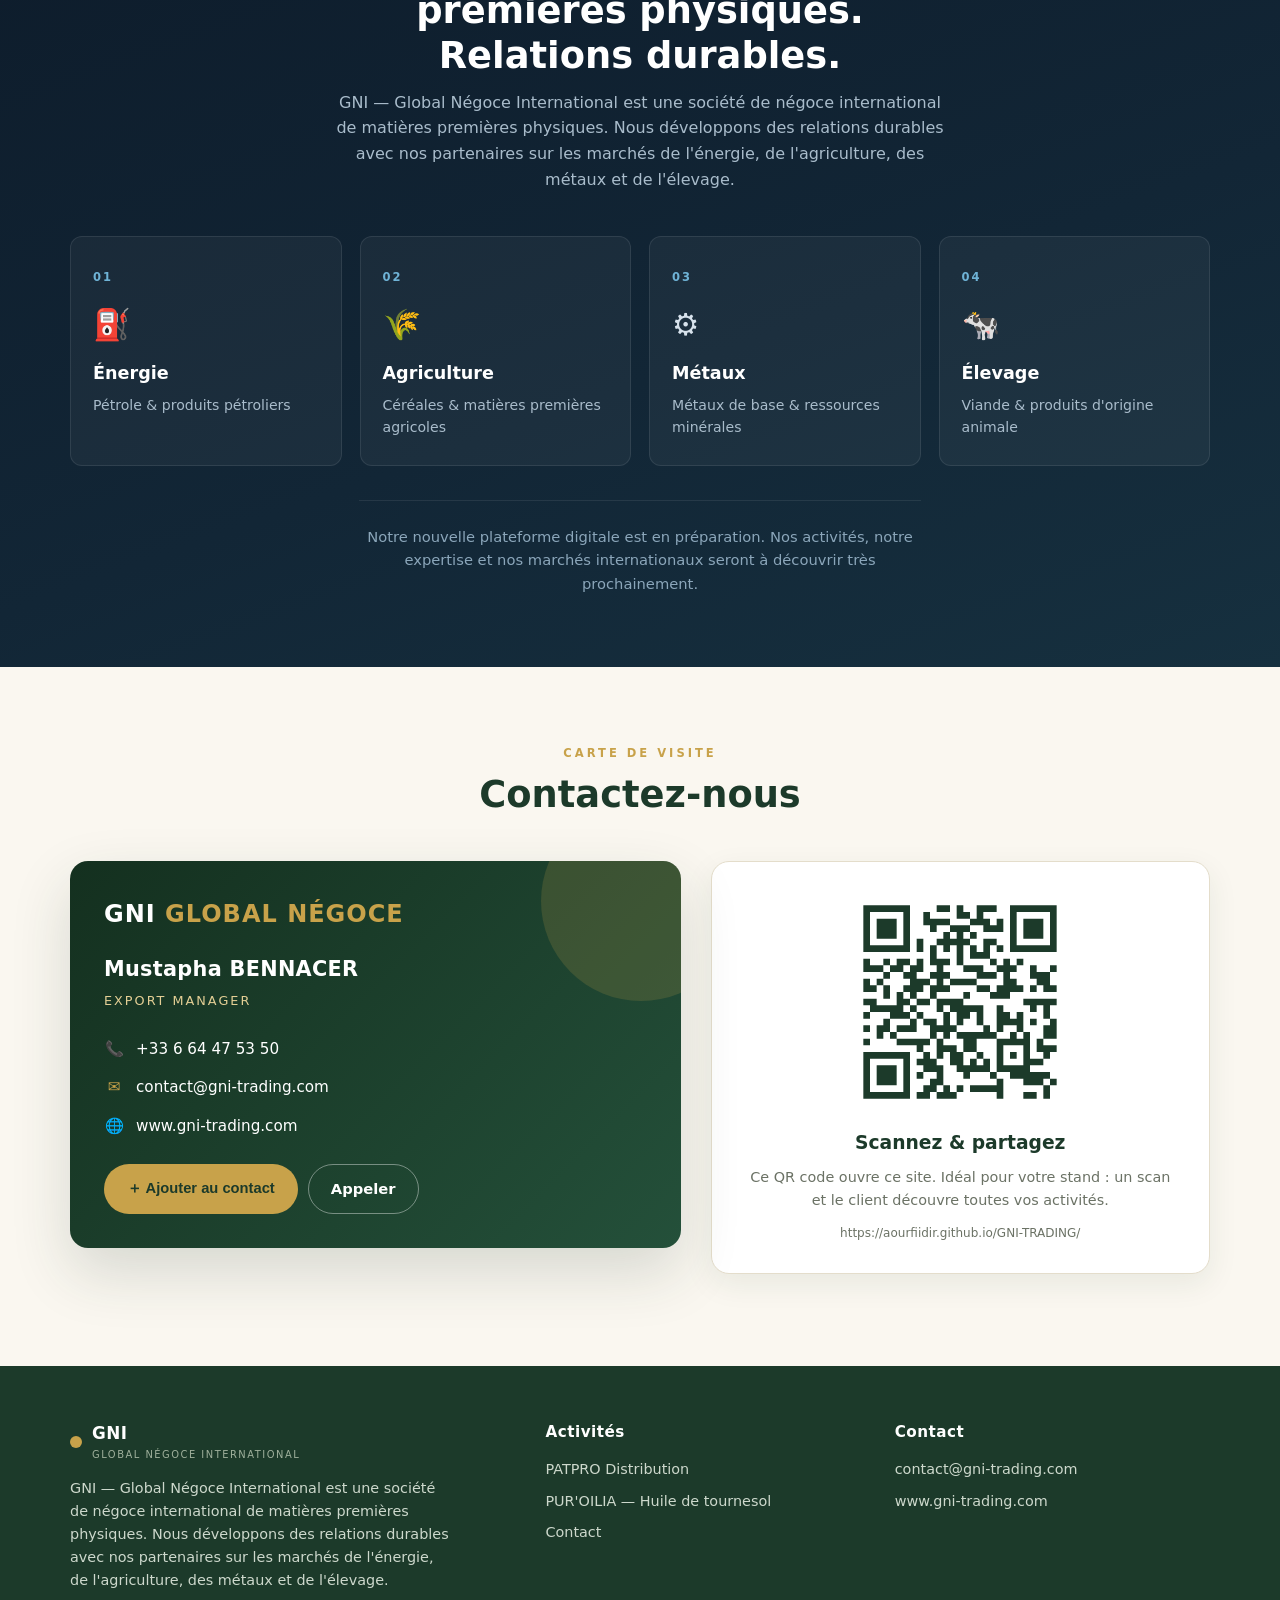
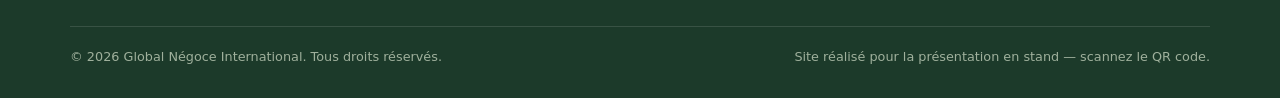
==== commit b8518c14: "Rename brand to PUR'OILIA (uppercase with apostrophe)" ====
--- a/index.html
+++ b/index.html
@@ -3,8 +3,8 @@
 <head>
   <meta charset="UTF-8">
   <meta name="viewport" content="width=device-width, initial-scale=1.0">
-  <title>GNI — Global Négoce International · PATPRO & PUROILIA</title>
-  <meta name="description" content="GNI — Global Négoce International : négoce de matières premières physiques. Découvrez nos activités PATPRO Distribution et l'huile de tournesol PUROILIA.">
+  <title>GNI — Global Négoce International · PATPRO & PUR'OILIA</title>
+  <meta name="description" content="GNI — Global Négoce International : négoce de matières premières physiques. Découvrez nos activités PATPRO Distribution et l'huile de tournesol PUR'OILIA.">
   <link rel="stylesheet" href="assets/css/style.css">
 </head>
 <body data-page="home">
@@ -27,7 +27,7 @@
       <div class="section-head">
         <span class="kicker">Nos activités</span>
         <h2>Des marques de confiance</h2>
-        <p>Pour le moment, GNI présente deux projets : la distribution PATPRO et l'huile de tournesol PUROILIA.</p>
+        <p>Pour le moment, GNI présente deux projets : la distribution PATPRO et l'huile de tournesol PUR'OILIA.</p>
       </div>
       <div class="biz-grid">
         <article class="biz-card reveal">
@@ -40,12 +40,12 @@
           </div>
         </article>
         <article class="biz-card reveal">
-          <div class="media"><img src="assets/img/puroilia-front.jpeg" alt="Huile de tournesol PUROILIA"></div>
+          <div class="media"><img src="assets/img/puroilia-front.jpeg" alt="Huile de tournesol PUR'OILIA"></div>
           <div class="body">
             <span class="tag">Huile de tournesol</span>
-            <h3>PUROILIA</h3>
+            <h3>PUR'OILIA</h3>
             <p>Une huile de tournesol de qualité supérieure, disponible en plusieurs formats pour les professionnels et les particuliers exigeants.</p>
-            <a class="btn btn-gold" href="puroilia.html">Voir PUROILIA</a>
+            <a class="btn btn-gold" href="puroilia.html">Voir PUR'OILIA</a>
           </div>
         </article>
       </div>
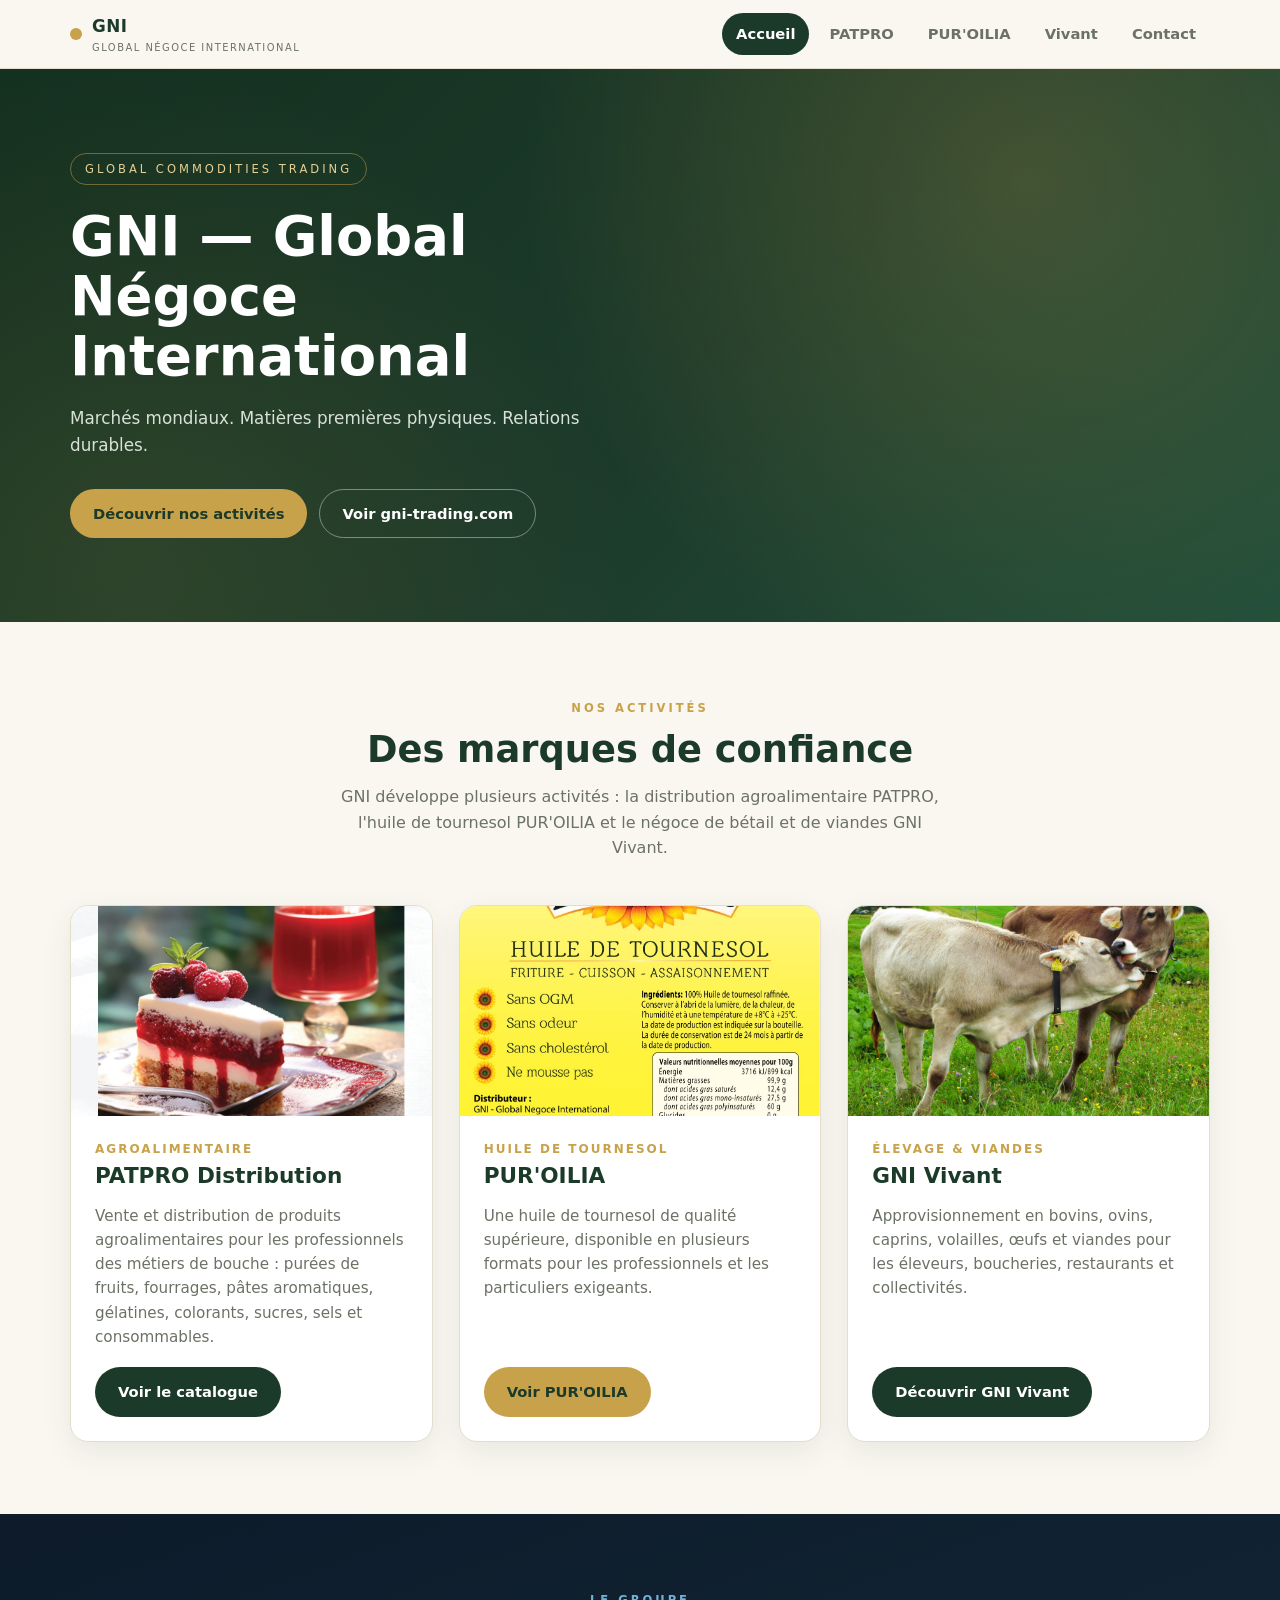
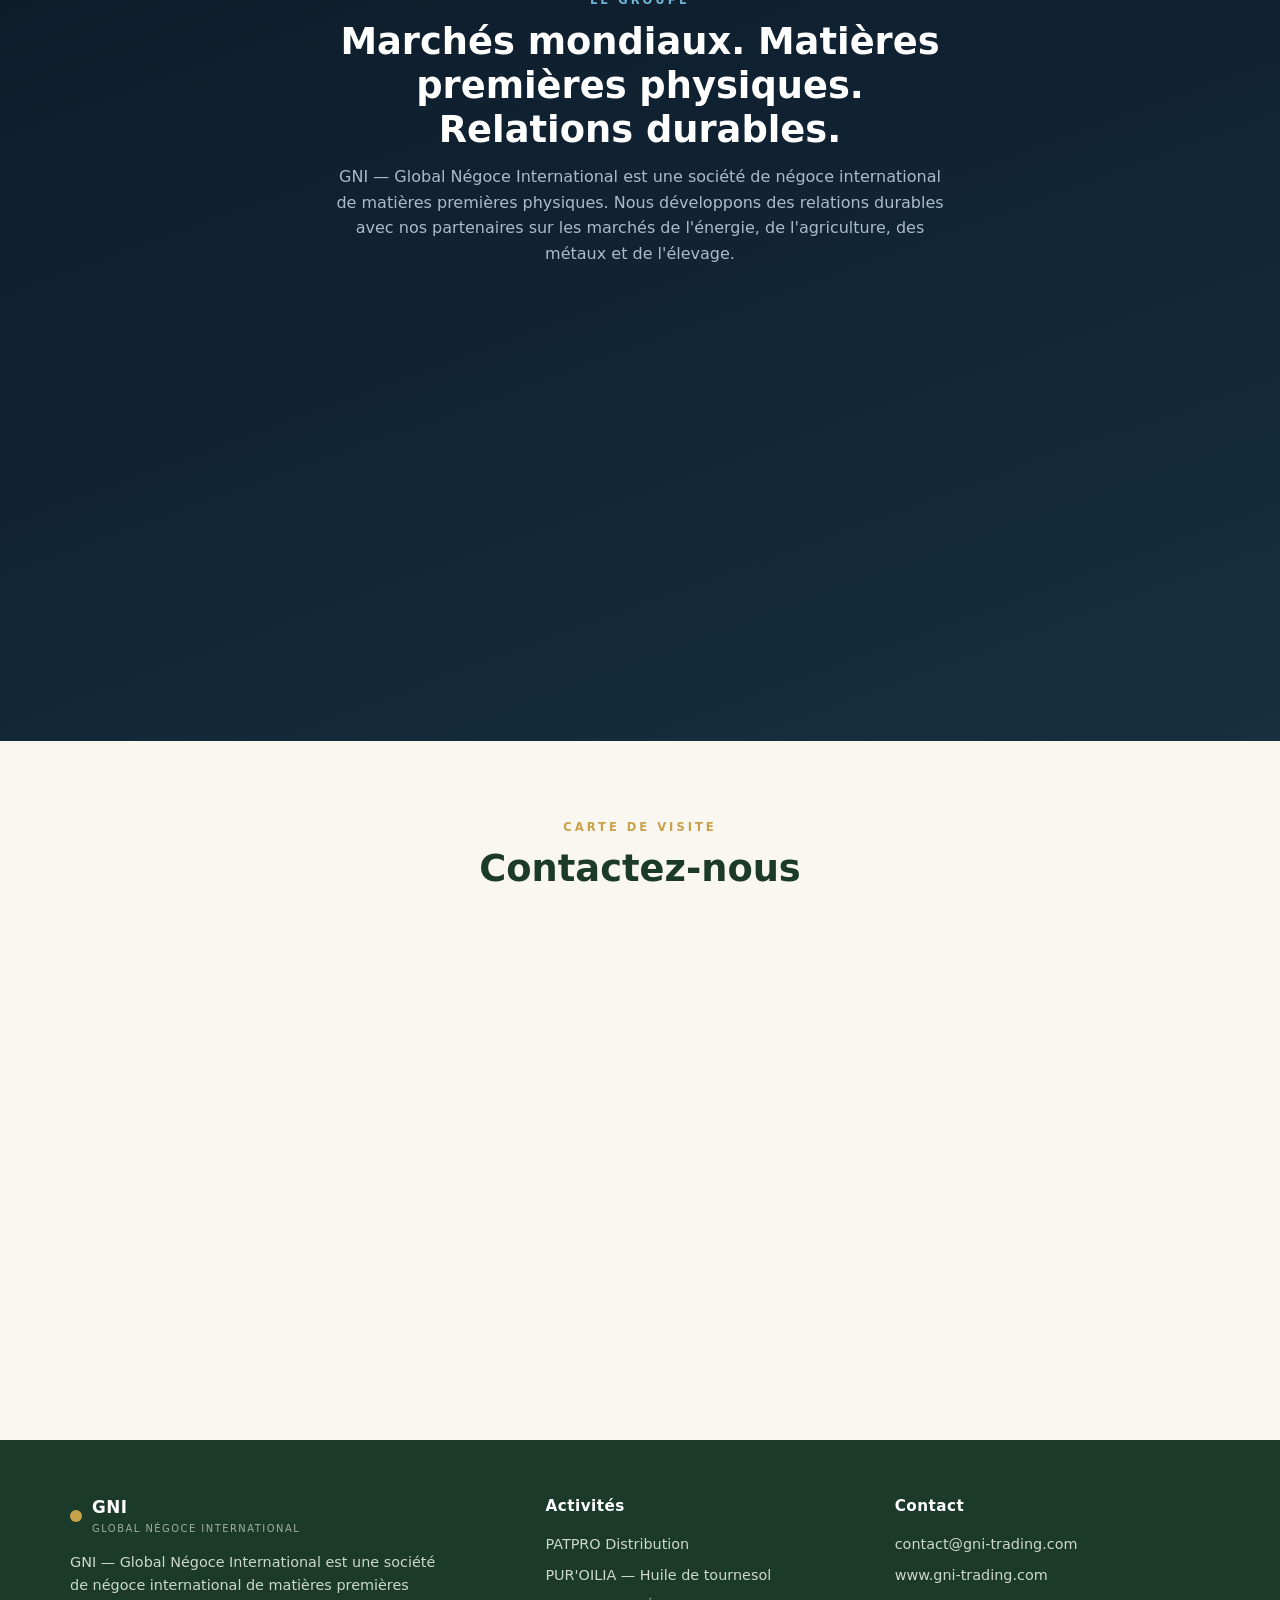
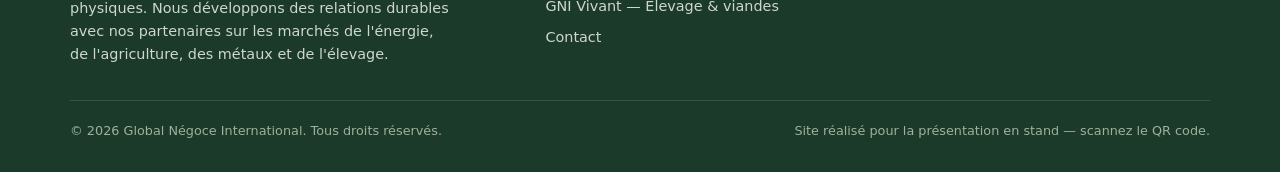
==== commit 8d2365fd: "Add GNI Vivant livestock and meat sector" ====
--- a/index.html
+++ b/index.html
@@ -3,8 +3,8 @@
 <head>
   <meta charset="UTF-8">
   <meta name="viewport" content="width=device-width, initial-scale=1.0">
-  <title>GNI — Global Négoce International · PATPRO & PUR'OILIA</title>
-  <meta name="description" content="GNI — Global Négoce International : négoce de matières premières physiques. Découvrez nos activités PATPRO Distribution et l'huile de tournesol PUR'OILIA.">
+  <title>GNI — Global Négoce International · PATPRO, PUR'OILIA & GNI Vivant</title>
+  <meta name="description" content="GNI — Global Négoce International : négoce de matières premières physiques. Découvrez nos activités PATPRO Distribution, l'huile de tournesol PUR'OILIA et GNI Vivant (élevage & viandes).">
   <link rel="stylesheet" href="assets/css/style.css">
 </head>
 <body data-page="home">
@@ -27,7 +27,7 @@
       <div class="section-head">
         <span class="kicker">Nos activités</span>
         <h2>Des marques de confiance</h2>
-        <p>Pour le moment, GNI présente deux projets : la distribution PATPRO et l'huile de tournesol PUR'OILIA.</p>
+        <p>GNI développe plusieurs activités : la distribution agroalimentaire PATPRO, l'huile de tournesol PUR'OILIA et le négoce de bétail et de viandes GNI Vivant.</p>
       </div>
       <div class="biz-grid">
         <article class="biz-card reveal">
@@ -46,6 +46,15 @@
             <h3>PUR'OILIA</h3>
             <p>Une huile de tournesol de qualité supérieure, disponible en plusieurs formats pour les professionnels et les particuliers exigeants.</p>
             <a class="btn btn-gold" href="puroilia.html">Voir PUR'OILIA</a>
+          </div>
+        </article>
+        <article class="biz-card reveal">
+          <div class="media"><img src="assets/img/vivant/hero.jpg" alt="GNI Vivant — élevage et viandes"></div>
+          <div class="body">
+            <span class="tag">Élevage & viandes</span>
+            <h3>GNI Vivant</h3>
+            <p>Approvisionnement en bovins, ovins, caprins, volailles, œufs et viandes pour les éleveurs, boucheries, restaurants et collectivités.</p>
+            <a class="btn btn-primary" href="vivant.html">Découvrir GNI Vivant</a>
           </div>
         </article>
       </div>
--- a/assets/css/style.css
+++ b/assets/css/style.css
@@ -203,12 +203,35 @@
   text-align: left;
 }
 .product:hover { transform: translateY(-4px); box-shadow: var(--shadow); border-color: var(--gold-soft); }
-.product .thumb { height: 170px; overflow: hidden; background: var(--cream-2); position: relative; }
-.product .thumb img { width: 100%; height: 100%; object-fit: cover; transition: 0.4s; }
-.product:hover .thumb img { transform: scale(1.05); }
-.product .info { padding: 16px 18px 18px; flex: 1; display: flex; flex-direction: column; }
+.product .thumb {
+  aspect-ratio: 1 / 1;
+  overflow: hidden;
+  background: linear-gradient(180deg, var(--white) 0%, var(--cream-2) 100%);
+  border-bottom: 1px solid var(--line);
+  position: relative;
+  display: flex;
+  align-items: center;
+  justify-content: center;
+  padding: 18px;
+}
+.product .thumb img {
+  width: 100%;
+  height: 100%;
+  object-fit: contain;
+  object-position: center;
+  transition: transform 0.4s ease;
+}
+.product:hover .thumb img { transform: scale(1.04); }
+.product .info {
+  padding: 18px 18px 20px;
+  flex: 1;
+  display: flex;
+  flex-direction: column;
+  align-items: center;
+  text-align: center;
+}
 .product h3 { font-size: 1rem; color: var(--green); line-height: 1.3; }
-.product .formats { margin-top: 8px; display: flex; flex-wrap: wrap; gap: 6px; }
+.product .formats { margin-top: 8px; display: flex; flex-wrap: wrap; justify-content: center; gap: 6px; }
 .chip {
   font-size: 0.7rem; font-weight: 600;
   background: var(--cream-2); color: var(--green);
@@ -241,8 +264,21 @@
   border: none; background: var(--white); color: var(--green);
   font-size: 1.3rem; cursor: pointer; box-shadow: var(--shadow);
 }
-.modal-media { background: var(--cream-2); }
-.modal-media img { width: 100%; max-height: 460px; object-fit: cover; }
+.modal-media {
+  background: var(--cream-2);
+  display: flex;
+  align-items: center;
+  justify-content: center;
+  padding: 22px;
+}
+.modal-media img {
+  width: 100%;
+  max-height: 440px;
+  object-fit: contain;
+  object-position: center;
+}
+.modal-media-puro a { display: block; width: 100%; }
+.modal-media-puro img { max-height: 520px; cursor: zoom-in; }
 .modal-body { padding: 28px; }
 .modal-body h2 { color: var(--green); font-size: 1.6rem; }
 .modal-body .tag { color: var(--gold); font-weight: 700; font-size: 0.72rem; letter-spacing: 2px; text-transform: uppercase; }
@@ -369,6 +405,65 @@
   padding-top: 24px;
 }
 
+/* ---------- GNI Vivant ---------- */
+.vivant-hero {
+  background: linear-gradient(90deg, rgba(12, 32, 21, 0.95) 0%, rgba(18, 46, 30, 0.86) 45%, rgba(18, 46, 30, 0.55) 100%),
+    url("../img/vivant/hero.jpg") center/cover no-repeat;
+}
+.vivant-hero .container { padding-top: 96px; padding-bottom: 96px; }
+
+.vivant-grid { display: grid; grid-template-columns: repeat(auto-fit, minmax(300px, 1fr)); gap: 22px; }
+.vivant-card {
+  background: var(--white); border: 1px solid var(--line);
+  border-radius: var(--radius); overflow: hidden;
+  box-shadow: var(--shadow); display: flex; flex-direction: column;
+  transition: 0.25s;
+}
+.vivant-card:hover { transform: translateY(-4px); box-shadow: var(--shadow-lg); border-color: var(--gold-soft); }
+.vivant-card .media { height: 210px; overflow: hidden; background: var(--cream-2); }
+.vivant-card .media img { width: 100%; height: 100%; object-fit: cover; transition: transform 0.4s ease; }
+.vivant-card:hover .media img { transform: scale(1.05); }
+.vivant-card .body { padding: 20px 22px 22px; display: flex; flex-direction: column; flex: 1; }
+.vivant-card .tag { color: var(--gold); font-weight: 700; font-size: 0.7rem; letter-spacing: 2px; text-transform: uppercase; }
+.vivant-card h3 { color: var(--green); font-size: 1.25rem; margin-top: 4px; }
+.vivant-card p { color: var(--muted); font-size: 0.9rem; margin-top: 8px; }
+.vivant-card ul { list-style: none; display: flex; flex-wrap: wrap; gap: 6px; margin-top: 14px; }
+
+.vivant-info { display: grid; grid-template-columns: 1.15fr 0.85fr; gap: 36px; align-items: start; }
+.vivant-info h2 { color: var(--green); font-size: clamp(1.5rem, 3vw, 2.1rem); line-height: 1.2; margin-top: 8px; }
+.vivant-info > div > p { color: var(--muted); margin-top: 16px; }
+.vivant-list { list-style: none; margin-top: 22px; display: grid; gap: 12px; }
+.vivant-list li { position: relative; padding-left: 24px; color: #3d453c; font-size: 0.95rem; }
+.vivant-list li::before { content: "✓"; position: absolute; left: 0; top: 0; color: var(--gold); font-weight: 700; }
+.vivant-list li strong { color: var(--green); }
+
+.vivant-side {
+  background: var(--white); border: 1px solid var(--line);
+  border-radius: var(--radius); padding: 30px; box-shadow: var(--shadow);
+}
+.vivant-side h3 { color: var(--green); font-size: 1.2rem; margin-top: 6px; }
+.vivant-side > p { color: var(--muted); font-size: 0.9rem; margin-top: 10px; }
+.vivant-steps { display: grid; gap: 16px; margin-top: 22px; }
+.vivant-steps > div { display: flex; gap: 12px; align-items: flex-start; }
+.vivant-steps span {
+  flex: 0 0 32px; width: 32px; height: 32px; border-radius: 50%;
+  background: var(--cream-2); color: var(--green); font-weight: 800; font-size: 0.78rem;
+  display: flex; align-items: center; justify-content: center;
+}
+.vivant-steps p { color: var(--muted); font-size: 0.88rem; }
+
+.vivant-order {
+  background: var(--white); border: 1px solid var(--line);
+  border-radius: var(--radius); padding: 34px; box-shadow: var(--shadow);
+}
+.vivant-order h3 { color: var(--green); font-size: 1.35rem; }
+.vivant-order > p { color: var(--muted); margin-top: 10px; }
+.vivant-order-actions { display: flex; gap: 10px; flex-wrap: wrap; margin-top: 24px; }
+.vivant-note { margin-top: 16px; font-size: 0.8rem; color: var(--muted); }
+
+.photo-credits { color: var(--muted); font-size: 0.72rem; line-height: 1.7; padding-bottom: 26px; }
+.photo-credits a { color: var(--muted); text-decoration: underline; }
+
 /* ---------- Sous-carte dans la vCard ---------- */
 .vcard .sub-card {
   margin-top: 22px;
@@ -390,8 +485,9 @@
 
 /* ---------- Responsive ---------- */
 @media (max-width: 860px) {
-  .contact-wrap, .puro-hero .container { grid-template-columns: 1fr; }
+  .contact-wrap, .puro-hero .container, .vivant-info { grid-template-columns: 1fr; }
   .site-footer .cols { grid-template-columns: 1fr; }
+  .vivant-hero .container { padding-top: 72px; padding-bottom: 72px; }
   .nav { position: fixed; inset: 68px 0 auto 0; background: var(--cream); flex-direction: column;
     align-items: stretch; padding: 12px 20px 20px; border-bottom: 1px solid var(--line);
     transform: translateY(-120%); transition: 0.25s; gap: 4px; }
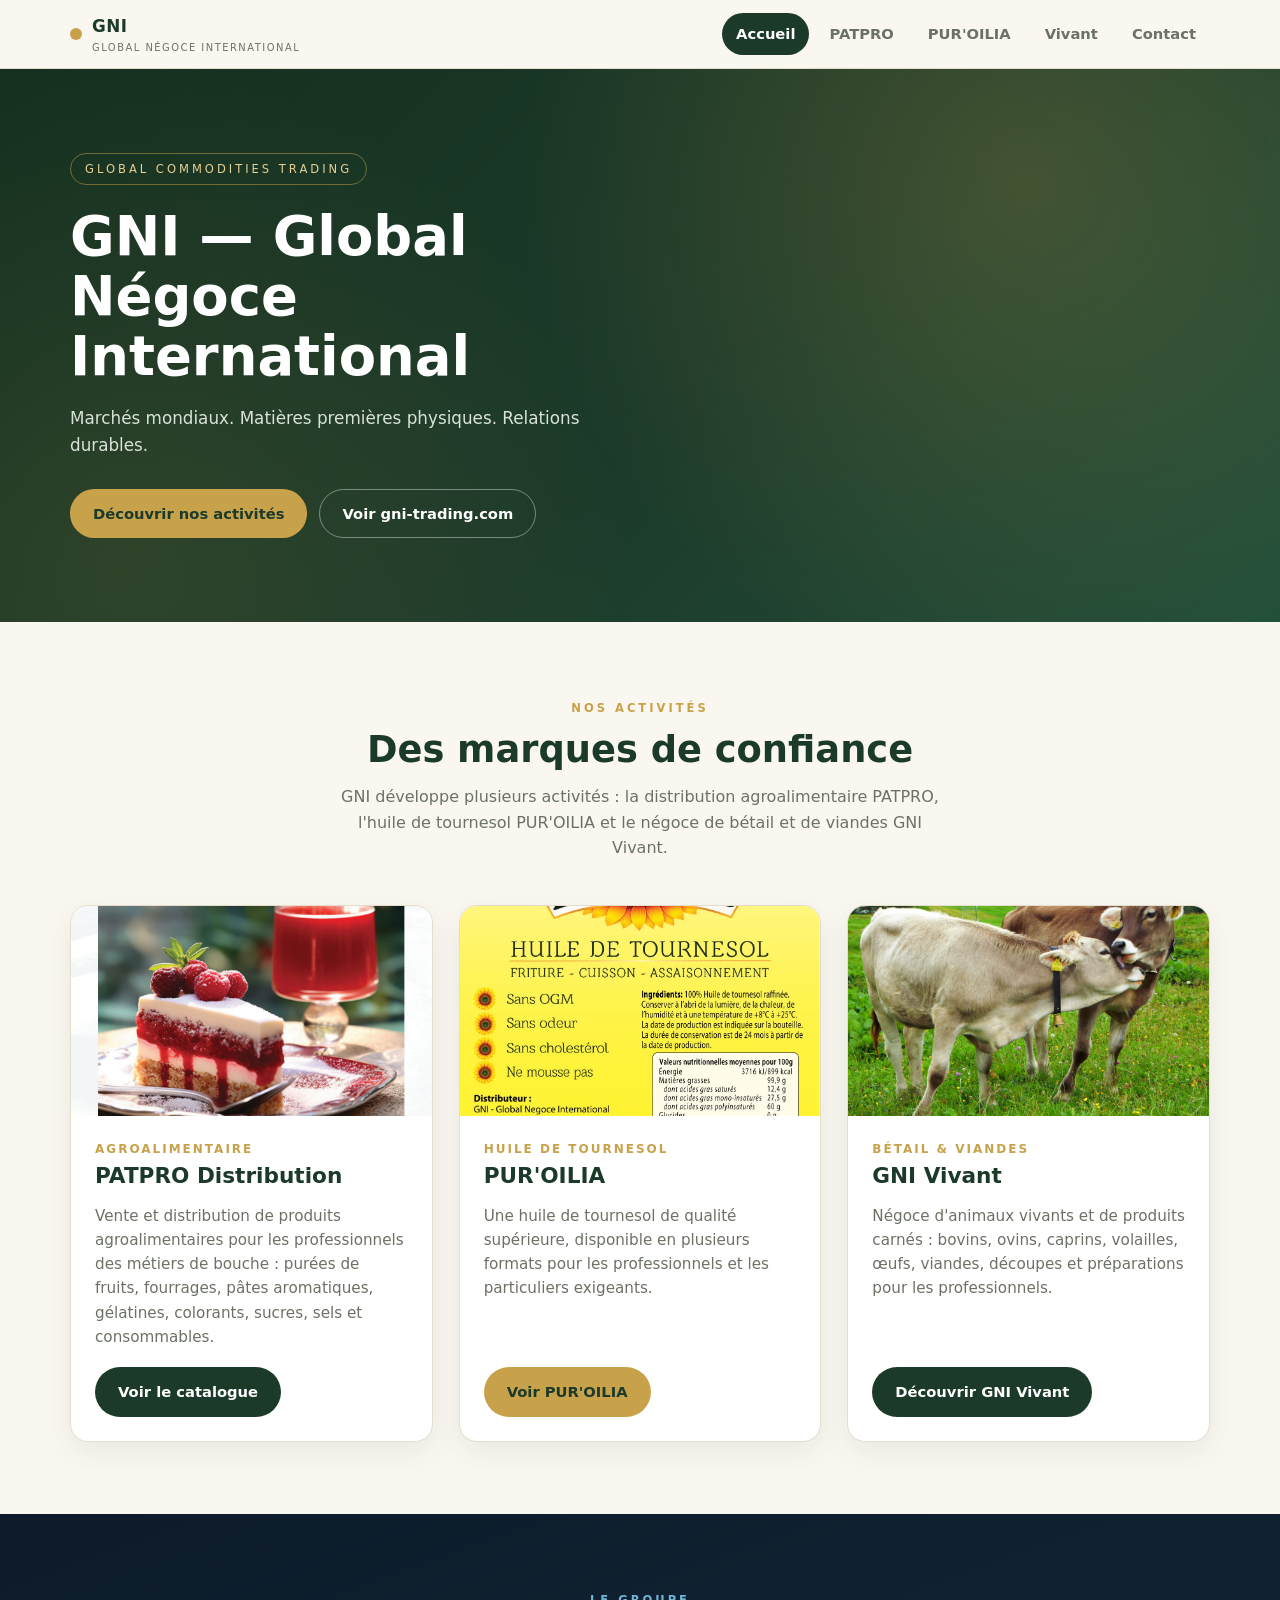
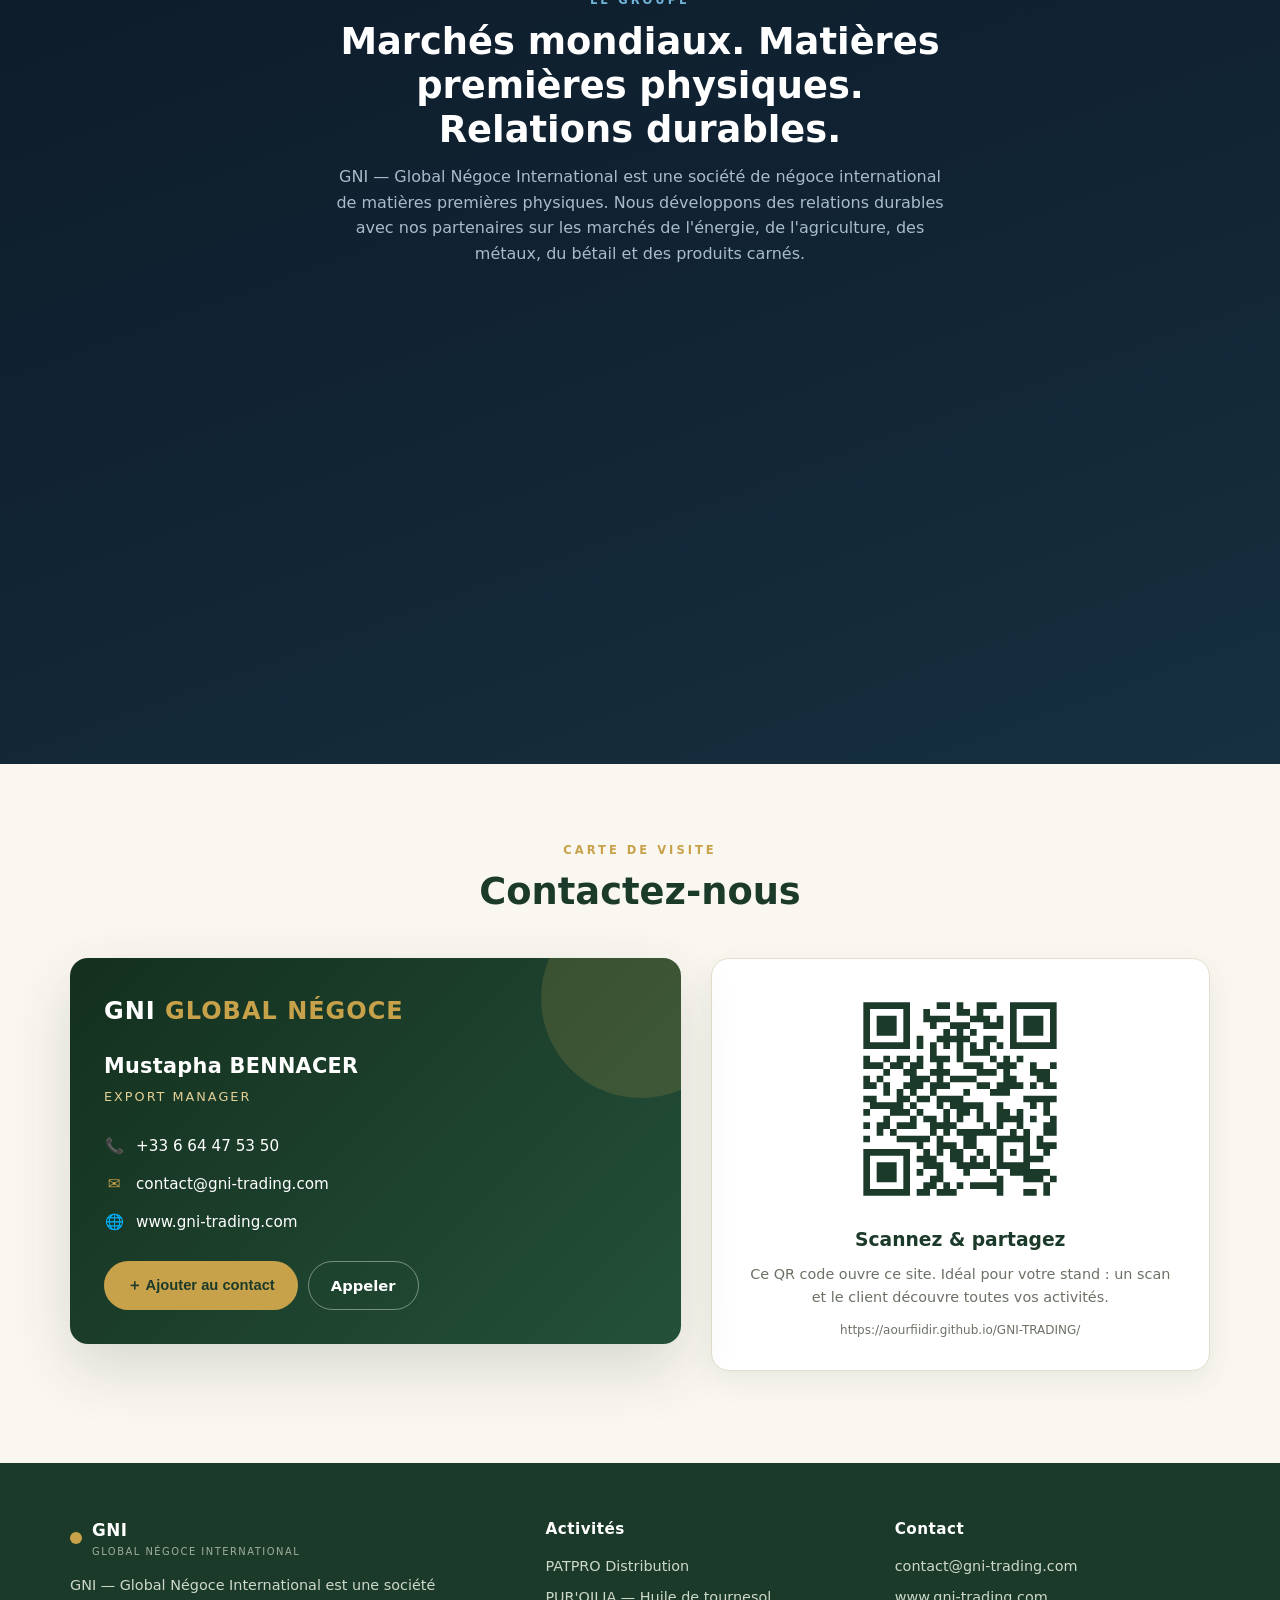
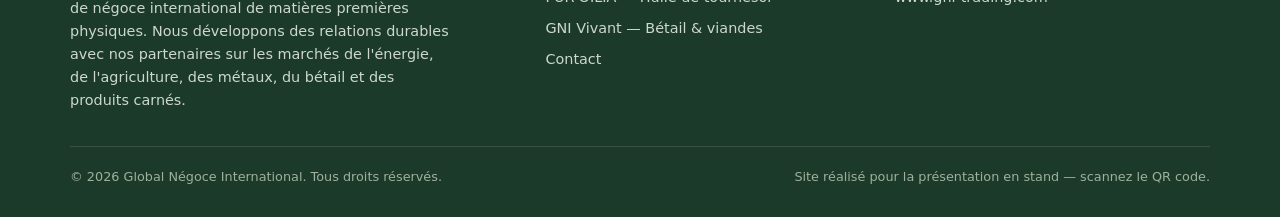
==== commit fb05928c: "Redesign GNI Vivant page with new visual identity" ====
--- a/index.html
+++ b/index.html
@@ -4,7 +4,7 @@
   <meta charset="UTF-8">
   <meta name="viewport" content="width=device-width, initial-scale=1.0">
   <title>GNI — Global Négoce International · PATPRO, PUR'OILIA & GNI Vivant</title>
-  <meta name="description" content="GNI — Global Négoce International : négoce de matières premières physiques. Découvrez nos activités PATPRO Distribution, l'huile de tournesol PUR'OILIA et GNI Vivant (élevage & viandes).">
+  <meta name="description" content="GNI — Global Négoce International : négoce de matières premières physiques. Découvrez nos activités PATPRO Distribution, l'huile de tournesol PUR'OILIA et GNI Vivant (bétail & viandes).">
   <link rel="stylesheet" href="assets/css/style.css">
 </head>
 <body data-page="home">
@@ -49,11 +49,11 @@
           </div>
         </article>
         <article class="biz-card reveal">
-          <div class="media"><img src="assets/img/vivant/hero.jpg" alt="GNI Vivant — élevage et viandes"></div>
+          <div class="media"><img src="assets/img/vivant/hero.jpg" alt="GNI Vivant — négoce de bétail et viandes"></div>
           <div class="body">
-            <span class="tag">Élevage & viandes</span>
+            <span class="tag">Bétail & viandes</span>
             <h3>GNI Vivant</h3>
-            <p>Approvisionnement en bovins, ovins, caprins, volailles, œufs et viandes pour les éleveurs, boucheries, restaurants et collectivités.</p>
+            <p>Négoce d'animaux vivants et de produits carnés : bovins, ovins, caprins, volailles, œufs, viandes, découpes et préparations pour les professionnels.</p>
             <a class="btn btn-primary" href="vivant.html">Découvrir GNI Vivant</a>
           </div>
         </article>
--- a/assets/css/style.css
+++ b/assets/css/style.css
@@ -461,8 +461,529 @@
 .vivant-order-actions { display: flex; gap: 10px; flex-wrap: wrap; margin-top: 24px; }
 .vivant-note { margin-top: 16px; font-size: 0.8rem; color: var(--muted); }
 
+.vivant-stats-band { background: var(--white); border-bottom: 1px solid var(--line); }
+.vivant-stats { display: grid; grid-template-columns: repeat(4, 1fr); gap: 18px; padding-top: 26px; padding-bottom: 26px; }
+.vivant-stats > div { text-align: center; padding: 6px 12px; border-right: 1px solid var(--line); }
+.vivant-stats > div:last-child { border-right: none; }
+.vivant-stats strong { display: block; font-size: clamp(1.4rem, 3vw, 1.9rem); color: var(--green); font-weight: 800; line-height: 1.1; }
+.vivant-stats span { display: block; margin-top: 4px; font-size: 0.72rem; letter-spacing: 0.5px; text-transform: uppercase; color: var(--muted); }
+
+.vivant-poultry { display: grid; grid-template-columns: 1.05fr 0.95fr; gap: 48px; align-items: center; }
+.vivant-poultry h2 { color: var(--green); font-size: clamp(1.6rem, 3.5vw, 2.3rem); line-height: 1.2; margin-top: 8px; }
+.vivant-poultry-text > p { color: var(--muted); margin-top: 16px; }
+.vivant-poultry-media { display: grid; grid-template-columns: 1fr 1fr; gap: 14px; align-items: start; }
+.vivant-poultry-media img {
+  width: 100%; aspect-ratio: 3 / 4; object-fit: cover;
+  border-radius: var(--radius); box-shadow: var(--shadow);
+}
+.vivant-poultry-media img:last-child { margin-top: 34px; }
+
+.derived-grid { display: grid; grid-template-columns: repeat(2, 1fr); gap: 22px; }
+.derived-card {
+  display: flex; background: var(--white);
+  border: 1px solid var(--line); border-radius: var(--radius);
+  overflow: hidden; box-shadow: var(--shadow); transition: 0.25s;
+}
+.derived-card:hover { transform: translateY(-4px); box-shadow: var(--shadow-lg); border-color: var(--gold-soft); }
+.derived-card .media { flex: 0 0 42%; min-height: 220px; overflow: hidden; background: var(--cream-2); }
+.derived-card .media img { width: 100%; height: 100%; object-fit: cover; transition: transform 0.4s ease; }
+.derived-card:hover .media img { transform: scale(1.05); }
+.derived-card .body { padding: 24px; display: flex; flex-direction: column; flex: 1; }
+.derived-card .tag { color: var(--gold); font-weight: 700; font-size: 0.7rem; letter-spacing: 2px; text-transform: uppercase; }
+.derived-card h3 { color: var(--green); font-size: 1.15rem; margin-top: 4px; }
+.derived-card p { color: var(--muted); font-size: 0.88rem; margin-top: 8px; }
+.derived-card ul { list-style: none; display: flex; flex-wrap: wrap; gap: 6px; margin-top: auto; padding-top: 16px; }
+
+.vivant-gallery { display: grid; grid-template-columns: repeat(3, 1fr); gap: 16px; }
+.gallery-item {
+  position: relative; aspect-ratio: 4 / 3;
+  border-radius: var(--radius-sm); overflow: hidden;
+  background: var(--cream-2); box-shadow: var(--shadow);
+}
+.gallery-item img { width: 100%; height: 100%; object-fit: cover; transition: transform 0.5s ease; }
+.gallery-item:hover img { transform: scale(1.06); }
+.gallery-item figcaption {
+  position: absolute; inset: auto 0 0 0;
+  padding: 24px 16px 14px; color: #fff;
+  font-size: 0.85rem; font-weight: 600;
+  background: linear-gradient(transparent, rgba(12, 32, 21, 0.85));
+}
+
 .photo-credits { color: var(--muted); font-size: 0.72rem; line-height: 1.7; padding-bottom: 26px; }
+.photo-credits summary { cursor: pointer; font-weight: 600; color: var(--green); padding: 6px 0; }
+.photo-credits p { margin-top: 8px; }
 .photo-credits a { color: var(--muted); text-decoration: underline; }
+
+/* ---------- GNI Vivant — refonte ---------- */
+:root {
+  --v-forest: #006738;
+  --v-forest-dark: #043b22;
+  --v-ink: #231f20;
+  --v-sage: #e4e6e2;
+  --v-white: #ffffff;
+}
+
+body[data-page="vivant"] { background: var(--v-white); }
+body[data-page="vivant"] .site-header {
+  background: rgba(255, 255, 255, 0.94);
+  border-bottom: 1px solid rgba(35, 31, 32, 0.08);
+}
+body[data-page="vivant"] .nav a.active { background: var(--v-forest); }
+
+.v-page {
+  font-family: "DM Sans", var(--font);
+  color: var(--v-ink);
+  background: var(--v-white);
+}
+.v-page h1, .v-page h2, .v-page h3 { font-family: "DM Sans", var(--font); }
+.v-page img { display: block; }
+.v-page [id] { scroll-margin-top: 88px; }
+
+.v-shell {
+  width: 100%;
+  max-width: 82rem;
+  margin: 0 auto;
+  padding: 0 1.25rem;
+}
+
+.v-section { padding: 4rem 0; }
+.v-section-top0 { padding-top: 0; }
+.v-section-sage { background: var(--v-sage); }
+.v-section-forest { background: var(--v-forest); color: #fff; }
+.v-section-forest .v-lead { color: rgba(255, 255, 255, 0.72); }
+
+.v-kicker {
+  display: inline-block;
+  color: var(--v-forest);
+  font-size: 0.72rem;
+  font-weight: 700;
+  letter-spacing: 0.2em;
+  text-transform: uppercase;
+}
+
+.v-script {
+  font-family: "Caveat", cursive;
+  font-weight: 500;
+  letter-spacing: 0;
+  text-transform: none;
+}
+
+.v-title {
+  margin-top: 0.65rem;
+  color: var(--v-ink);
+  font-size: clamp(1.9rem, 4vw, 3.4rem);
+  font-weight: 600;
+  line-height: 1;
+  letter-spacing: -0.03em;
+  text-transform: uppercase;
+}
+.v-title .v-script { color: var(--v-forest); font-size: 1.12em; }
+
+.v-lead {
+  max-width: 62ch;
+  margin-top: 1rem;
+  color: rgba(35, 31, 32, 0.68);
+  font-size: 1.05rem;
+  line-height: 1.65;
+}
+
+.v-on-dark .v-kicker { color: #9fd3b6; }
+.v-on-dark .v-title { color: #fff; }
+.v-on-dark .v-title .v-script { color: #9fd3b6; }
+
+.v-section-head { max-width: 54rem; margin-bottom: 2.5rem; }
+.v-section-head.v-center { margin-left: auto; margin-right: auto; text-align: center; }
+.v-section-head.v-center .v-lead { margin-left: auto; margin-right: auto; }
+.v-doodle {
+  display: block;
+  margin-bottom: 0.35rem;
+  color: var(--v-forest);
+  font-size: 1.7rem;
+  transform: rotate(-2deg);
+}
+
+.v-actions { display: flex; flex-wrap: wrap; gap: 0.75rem; margin-top: 2rem; }
+.v-btn {
+  display: inline-flex;
+  align-items: center;
+  justify-content: center;
+  gap: 0.5rem;
+  padding: 0.9rem 1.4rem;
+  border: 1px solid transparent;
+  border-radius: 999px;
+  font-size: 0.92rem;
+  font-weight: 600;
+  line-height: 1;
+  text-decoration: none;
+  transition: transform 0.2s ease, background 0.2s ease, color 0.2s ease;
+}
+.v-btn:hover { transform: translateY(-1px); }
+.v-btn-primary { background: var(--v-forest); color: #fff; }
+.v-btn-primary:hover { background: #08552f; }
+.v-btn-light { background: #fff; color: var(--v-forest); }
+.v-btn-outline { border-color: rgba(255, 255, 255, 0.45); color: #fff; }
+.v-btn-outline:hover { background: rgba(255, 255, 255, 0.1); }
+.v-btn-dark { background: var(--v-ink); color: #fff; }
+
+.v-media { overflow: hidden; border-radius: 1.75rem; background: var(--v-sage); }
+.v-media img { width: 100%; height: 100%; object-fit: cover; }
+.v-media-tall { aspect-ratio: 4 / 5; }
+.v-media-wide { aspect-ratio: 4 / 3; }
+
+.v-hero { position: relative; overflow: hidden; background: var(--v-forest-dark); color: #fff; }
+.v-hero-media { position: absolute; inset: 0; }
+.v-hero-media img { width: 100%; height: 100%; object-fit: cover; }
+.v-hero-media::after {
+  content: "";
+  position: absolute;
+  inset: 0;
+  background: linear-gradient(90deg, rgba(4, 41, 26, 0.94) 0%, rgba(4, 41, 26, 0.78) 48%, rgba(4, 41, 26, 0.32) 100%);
+}
+.v-hero-inner {
+  position: relative;
+  z-index: 2;
+  display: flex;
+  min-height: 620px;
+  flex-direction: column;
+  justify-content: center;
+  padding-top: 5.5rem;
+  padding-bottom: 5.5rem;
+}
+.v-eyebrow {
+  color: #cfe0d6;
+  font-size: 0.75rem;
+  font-weight: 600;
+  letter-spacing: 0.2em;
+  text-transform: uppercase;
+}
+.v-hero-title {
+  max-width: 20ch;
+  margin-top: 1.25rem;
+  color: #fff;
+  font-size: clamp(2.4rem, 6vw, 5rem);
+  font-weight: 600;
+  line-height: 0.95;
+  letter-spacing: -0.03em;
+  text-transform: uppercase;
+}
+.v-hero-title .v-script { color: #9fd3b6; font-size: 1.12em; }
+.v-hero-lead {
+  max-width: 56ch;
+  margin-top: 1.5rem;
+  color: rgba(255, 255, 255, 0.82);
+  font-size: 1.1rem;
+  line-height: 1.65;
+}
+.v-hero-tags {
+  display: flex;
+  flex-wrap: wrap;
+  gap: 0.5rem 0.75rem;
+  margin-top: 2rem;
+  padding: 0;
+  list-style: none;
+}
+.v-hero-tags li {
+  padding: 0.35rem 0.8rem;
+  border: 1px solid rgba(255, 255, 255, 0.25);
+  border-radius: 999px;
+  color: rgba(255, 255, 255, 0.75);
+  font-size: 0.72rem;
+  letter-spacing: 0.08em;
+  text-transform: uppercase;
+}
+
+.v-intro { padding: 3.5rem 0 1rem; }
+.v-intro-grid { display: grid; grid-template-columns: 1fr; gap: 2rem; }
+.v-mini-badges { display: flex; flex-wrap: wrap; gap: 0.5rem; margin-top: 1.25rem; }
+.v-mini-badges span {
+  padding: 0.35rem 0.8rem;
+  border-radius: 999px;
+  background: var(--v-sage);
+  color: var(--v-forest);
+  font-size: 0.75rem;
+  font-weight: 600;
+}
+
+.v-filieres { display: grid; grid-template-columns: 1fr; gap: 1rem; }
+.v-filiere {
+  display: flex;
+  overflow: hidden;
+  flex-direction: column;
+  border: 1px solid rgba(35, 31, 32, 0.1);
+  border-radius: 1.5rem;
+  background: #fff;
+  transition: transform 0.25s ease, box-shadow 0.25s ease, border-color 0.25s ease;
+}
+.v-filiere:hover {
+  transform: translateY(-4px);
+  border-color: rgba(0, 103, 56, 0.25);
+  box-shadow: 0 24px 60px rgba(0, 0, 0, 0.08);
+}
+.v-filiere .v-media { height: 230px; border-radius: 0; }
+.v-filiere .v-media img { width: 100%; height: 100%; object-fit: cover; transition: transform 0.5s ease; }
+.v-filiere:hover .v-media img { transform: scale(1.05); }
+.v-filiere-body { display: flex; flex: 1; flex-direction: column; padding: 1.4rem; }
+.v-filiere-tag {
+  color: var(--v-forest);
+  font-size: 0.7rem;
+  font-weight: 700;
+  letter-spacing: 0.16em;
+  text-transform: uppercase;
+}
+.v-filiere h3, .v-derived h3 {
+  margin-top: 0.3rem;
+  color: var(--v-ink);
+  font-size: 1.35rem;
+  font-weight: 600;
+  letter-spacing: -0.02em;
+  text-transform: uppercase;
+}
+.v-filiere p, .v-derived p { margin-top: 0.6rem; color: rgba(35, 31, 32, 0.66); font-size: 0.92rem; line-height: 1.55; }
+.v-filiere ul, .v-derived ul {
+  display: flex;
+  flex-wrap: wrap;
+  gap: 0.35rem;
+  margin-top: auto;
+  padding: 1rem 0 0;
+  list-style: none;
+}
+.v-filiere ul li, .v-derived ul li {
+  padding: 0.25rem 0.65rem;
+  border-radius: 999px;
+  background: var(--v-sage);
+  color: var(--v-forest);
+  font-size: 0.72rem;
+  font-weight: 600;
+}
+
+.v-split { display: grid; grid-template-columns: 1fr; gap: 2.5rem; align-items: center; }
+.v-points { display: grid; gap: 0.9rem; margin-top: 1.5rem; padding: 0; list-style: none; }
+.v-points li {
+  display: flex;
+  gap: 0.75rem;
+  align-items: flex-start;
+  color: rgba(35, 31, 32, 0.75);
+  font-size: 0.95rem;
+  line-height: 1.55;
+}
+.v-points li::before {
+  content: "✓";
+  display: flex;
+  flex: 0 0 1.4rem;
+  width: 1.4rem;
+  height: 1.4rem;
+  align-items: center;
+  justify-content: center;
+  margin-top: 0.1rem;
+  border-radius: 50%;
+  background: var(--v-sage);
+  color: var(--v-forest);
+  font-size: 0.7rem;
+  font-weight: 700;
+}
+.v-points strong { color: var(--v-ink); }
+
+.v-quality-grid { display: grid; grid-template-columns: 1fr; gap: 1rem; }
+.v-quality-media {
+  position: relative;
+  min-height: 300px;
+  overflow: hidden;
+  border-radius: 1.75rem;
+  background: var(--v-sage);
+}
+.v-quality-media img { position: absolute; inset: 0; width: 100%; height: 100%; object-fit: cover; }
+.v-quality-media figcaption {
+  position: absolute;
+  inset: auto 0 0 0;
+  padding: 2rem 1.2rem 1.2rem;
+  color: #fff;
+  font-family: "Caveat", cursive;
+  font-size: 1.35rem;
+  background: linear-gradient(transparent, rgba(4, 41, 26, 0.82));
+}
+.v-quality-copy {
+  display: flex;
+  flex-direction: column;
+  justify-content: center;
+  padding: 2rem;
+  border-radius: 1.75rem;
+  background: var(--v-sage);
+}
+.v-quality-points { display: grid; gap: 1rem; padding: 0; list-style: none; }
+.v-quality-points li { display: flex; gap: 0.8rem; align-items: center; }
+.v-quality-points .v-step { color: var(--v-forest); font-size: 0.75rem; font-weight: 700; }
+.v-quality-points span:last-child {
+  color: var(--v-ink);
+  font-size: 0.9rem;
+  font-weight: 600;
+  letter-spacing: 0.03em;
+  text-transform: uppercase;
+}
+.v-quality-copy p { margin-top: 1.25rem; color: rgba(35, 31, 32, 0.66); font-size: 0.92rem; line-height: 1.6; }
+
+.v-derived-grid { display: grid; grid-template-columns: 1fr; gap: 1rem; }
+.v-derived {
+  display: flex;
+  overflow: hidden;
+  min-height: 220px;
+  border: 1px solid rgba(35, 31, 32, 0.1);
+  border-radius: 1.5rem;
+  background: #fff;
+  transition: transform 0.25s ease, box-shadow 0.25s ease;
+}
+.v-derived:hover { transform: translateY(-3px); box-shadow: 0 20px 50px rgba(0, 0, 0, 0.08); }
+.v-derived .v-media { flex: 0 0 42%; border-radius: 0; }
+.v-derived .v-media img { width: 100%; height: 100%; object-fit: cover; }
+.v-derived-body { display: flex; flex: 1; flex-direction: column; padding: 1.4rem; }
+
+.v-moments { display: grid; grid-template-columns: 1fr; gap: 1rem; }
+.v-moment {
+  position: relative;
+  min-height: 340px;
+  overflow: hidden;
+  border-radius: 1.75rem;
+  background: #cfd4cf;
+}
+.v-moment img { position: absolute; inset: 0; width: 100%; height: 100%; object-fit: cover; }
+.v-moment::after {
+  content: "";
+  position: absolute;
+  inset: 0;
+  background: linear-gradient(transparent, rgba(4, 41, 26, 0.88));
+}
+.v-moment figcaption { position: absolute; inset: auto 0 0 0; z-index: 2; padding: 1.5rem; color: #fff; }
+.v-moment figcaption span { color: #bfe6cd; font-family: "Caveat", cursive; font-size: 1.5rem; }
+.v-moment figcaption p { margin-top: 0.25rem; color: rgba(255, 255, 255, 0.85); font-size: 0.92rem; line-height: 1.5; }
+
+.v-gallery { display: grid; grid-template-columns: repeat(2, 1fr); gap: 0.75rem; }
+.v-gallery-item {
+  position: relative;
+  aspect-ratio: 1 / 1;
+  overflow: hidden;
+  border-radius: 1.25rem;
+  background: var(--v-sage);
+}
+.v-gallery-item img { width: 100%; height: 100%; object-fit: cover; transition: transform 0.5s ease; }
+.v-gallery-item:hover img { transform: scale(1.06); }
+.v-gallery-item figcaption {
+  position: absolute;
+  inset: auto 0 0 0;
+  padding: 1.4rem 0.9rem 0.8rem;
+  color: #fff;
+  font-size: 0.78rem;
+  font-weight: 600;
+  background: linear-gradient(transparent, rgba(4, 41, 26, 0.85));
+}
+
+.v-pledges { display: grid; grid-template-columns: 1fr; gap: 1rem; }
+.v-pledge {
+  padding: 1.5rem;
+  border: 1px solid rgba(255, 255, 255, 0.18);
+  border-radius: 1.5rem;
+  background: rgba(255, 255, 255, 0.04);
+}
+.v-pledge-ic { display: block; margin-bottom: 0.75rem; font-size: 1.5rem; }
+.v-pledge h3 { color: #fff; font-size: 1rem; font-weight: 600; letter-spacing: 0.04em; text-transform: uppercase; }
+.v-pledge p { margin-top: 0.5rem; color: rgba(255, 255, 255, 0.72); font-size: 0.88rem; line-height: 1.55; }
+
+.v-logistics { display: grid; gap: 0.85rem; margin-top: 1.5rem; }
+.v-logistics > div {
+  display: grid;
+  grid-template-columns: 7.5rem 1fr;
+  gap: 1rem;
+  padding-top: 0.85rem;
+  border-top: 1px solid rgba(35, 31, 32, 0.12);
+}
+.v-logistics strong {
+  color: var(--v-forest);
+  font-size: 0.78rem;
+  font-weight: 700;
+  letter-spacing: 0.05em;
+  text-transform: uppercase;
+}
+.v-logistics span { color: rgba(35, 31, 32, 0.68); font-size: 0.9rem; line-height: 1.5; }
+
+.v-stats-band { padding: 3rem 0; background: var(--v-sage); }
+.v-stats { display: grid; grid-template-columns: repeat(2, 1fr); gap: 1.5rem; }
+.v-stat strong {
+  display: block;
+  color: var(--v-forest);
+  font-size: clamp(2rem, 5vw, 3.5rem);
+  font-weight: 600;
+  line-height: 1;
+  letter-spacing: -0.03em;
+}
+.v-stat span {
+  display: block;
+  margin-top: 0.4rem;
+  color: rgba(35, 31, 32, 0.6);
+  font-size: 0.72rem;
+  letter-spacing: 0.12em;
+  text-transform: uppercase;
+}
+
+.v-cta { padding: 4rem 0; }
+.v-cta-inner {
+  display: grid;
+  grid-template-columns: 1fr;
+  gap: 2rem;
+  align-items: center;
+  padding: 2.5rem 1.5rem;
+  border-radius: 2rem;
+  background: var(--v-forest-dark);
+  color: #fff;
+}
+.v-cta .v-kicker { color: #9fd3b6; }
+.v-cta .v-title { color: #fff; }
+.v-cta .v-title .v-script { color: #9fd3b6; }
+.v-cta p { max-width: 52ch; margin-top: 1rem; color: rgba(255, 255, 255, 0.75); line-height: 1.6; }
+.v-cta .v-actions { margin-top: 0; }
+
+.v-contact-grid { display: grid; grid-template-columns: 1fr; gap: 2rem; align-items: start; }
+body[data-page="vivant"] .vcard { border-radius: 1.75rem; background: linear-gradient(135deg, var(--v-forest-dark), var(--v-forest)); }
+.v-order { padding: 2rem; border: 1px solid rgba(35, 31, 32, 0.1); border-radius: 1.75rem; background: #fff; }
+.v-order h3 { color: var(--v-ink); font-size: 1.4rem; font-weight: 600; letter-spacing: -0.01em; text-transform: uppercase; }
+.v-order > p { margin-top: 0.75rem; color: rgba(35, 31, 32, 0.68); line-height: 1.6; }
+.v-order-actions { display: flex; flex-wrap: wrap; gap: 0.75rem; margin-top: 1.5rem; }
+.v-note { margin-top: 1rem; color: rgba(35, 31, 32, 0.5); font-size: 0.78rem; }
+
+@media (min-width: 640px) {
+  .v-shell { padding: 0 2rem; }
+  .v-section { padding: 5.5rem 0; }
+  .v-filieres { grid-template-columns: repeat(2, 1fr); }
+  .v-derived-grid { grid-template-columns: repeat(2, 1fr); }
+  .v-gallery { grid-template-columns: repeat(3, 1fr); gap: 1rem; }
+  .v-moments { grid-template-columns: repeat(2, 1fr); }
+  .v-pledges { grid-template-columns: repeat(2, 1fr); }
+  .v-cta-inner { padding: 3rem 2.5rem; }
+}
+
+@media (min-width: 900px) {
+  .v-intro-grid { grid-template-columns: 1fr 1fr; align-items: end; }
+  .v-split { grid-template-columns: 1fr 1fr; gap: 4rem; }
+  .v-split-reverse .v-media { order: 2; }
+  .v-split-reverse .v-copy { order: 1; }
+  .v-quality-grid { grid-template-columns: 1.15fr 0.85fr 0.85fr; align-items: stretch; }
+  .v-quality-media, .v-quality-copy { min-height: 380px; }
+  .v-stats { grid-template-columns: repeat(4, 1fr); }
+  .v-cta-inner { grid-template-columns: 1.4fr 0.6fr; padding: 4rem 3rem; }
+  .v-contact-grid { grid-template-columns: 1.05fr 0.95fr; }
+}
+
+@media (min-width: 1024px) {
+  .v-shell { padding: 0 3rem; }
+  .v-section { padding: 7rem 0; }
+  .v-filieres { grid-template-columns: repeat(3, 1fr); gap: 1.25rem; }
+  .v-moments { grid-template-columns: repeat(3, 1fr); }
+  .v-pledges { grid-template-columns: repeat(4, 1fr); }
+}
+
+@media (max-width: 639px) {
+  .v-derived { flex-direction: column; }
+  .v-derived .v-media { flex: none; height: 180px; }
+  .v-logistics > div { grid-template-columns: 1fr; gap: 0.25rem; }
+  .v-cta .v-actions .v-btn { width: 100%; }
+}
 
 /* ---------- Sous-carte dans la vCard ---------- */
 .vcard .sub-card {
@@ -485,9 +1006,14 @@
 
 /* ---------- Responsive ---------- */
 @media (max-width: 860px) {
-  .contact-wrap, .puro-hero .container, .vivant-info { grid-template-columns: 1fr; }
+  .contact-wrap, .puro-hero .container, .vivant-info, .vivant-poultry { grid-template-columns: 1fr; }
   .site-footer .cols { grid-template-columns: 1fr; }
   .vivant-hero .container { padding-top: 72px; padding-bottom: 72px; }
+  .vivant-stats { grid-template-columns: repeat(2, 1fr); }
+  .vivant-stats > div { border-right: none; }
+  .vivant-stats > div:nth-child(-n+2) { border-bottom: 1px solid var(--line); padding-bottom: 18px; }
+  .derived-grid { grid-template-columns: 1fr; }
+  .vivant-gallery { grid-template-columns: repeat(2, 1fr); }
   .nav { position: fixed; inset: 68px 0 auto 0; background: var(--cream); flex-direction: column;
     align-items: stretch; padding: 12px 20px 20px; border-bottom: 1px solid var(--line);
     transform: translateY(-120%); transition: 0.25s; gap: 4px; }
@@ -496,3 +1022,10 @@
   .nav-toggle { display: block; }
   .cat-banner .overlay { padding: 0 22px; }
 }
+
+@media (max-width: 560px) {
+  .derived-card { flex-direction: column; }
+  .derived-card .media { flex: 0 0 180px; min-height: 180px; }
+  .vivant-gallery { grid-template-columns: 1fr; }
+  .vivant-poultry-media img:last-child { margin-top: 0; }
+}
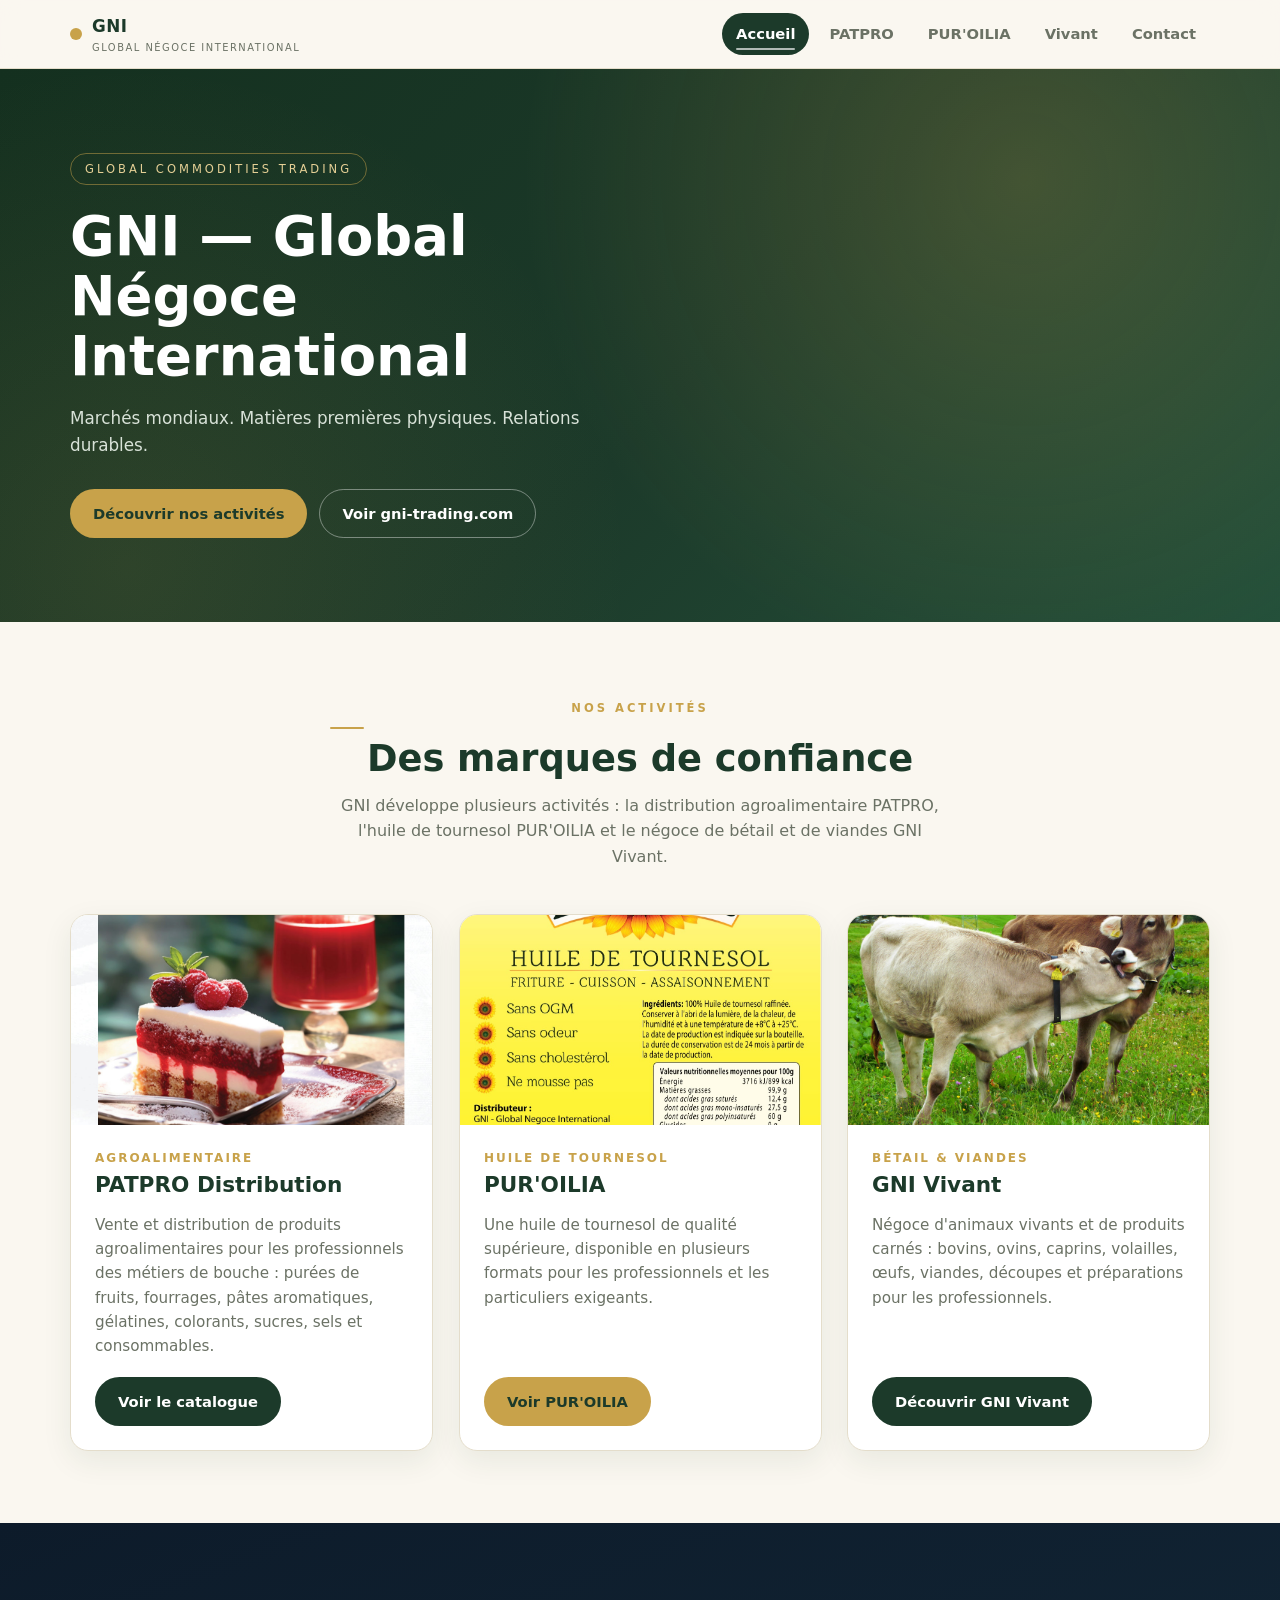
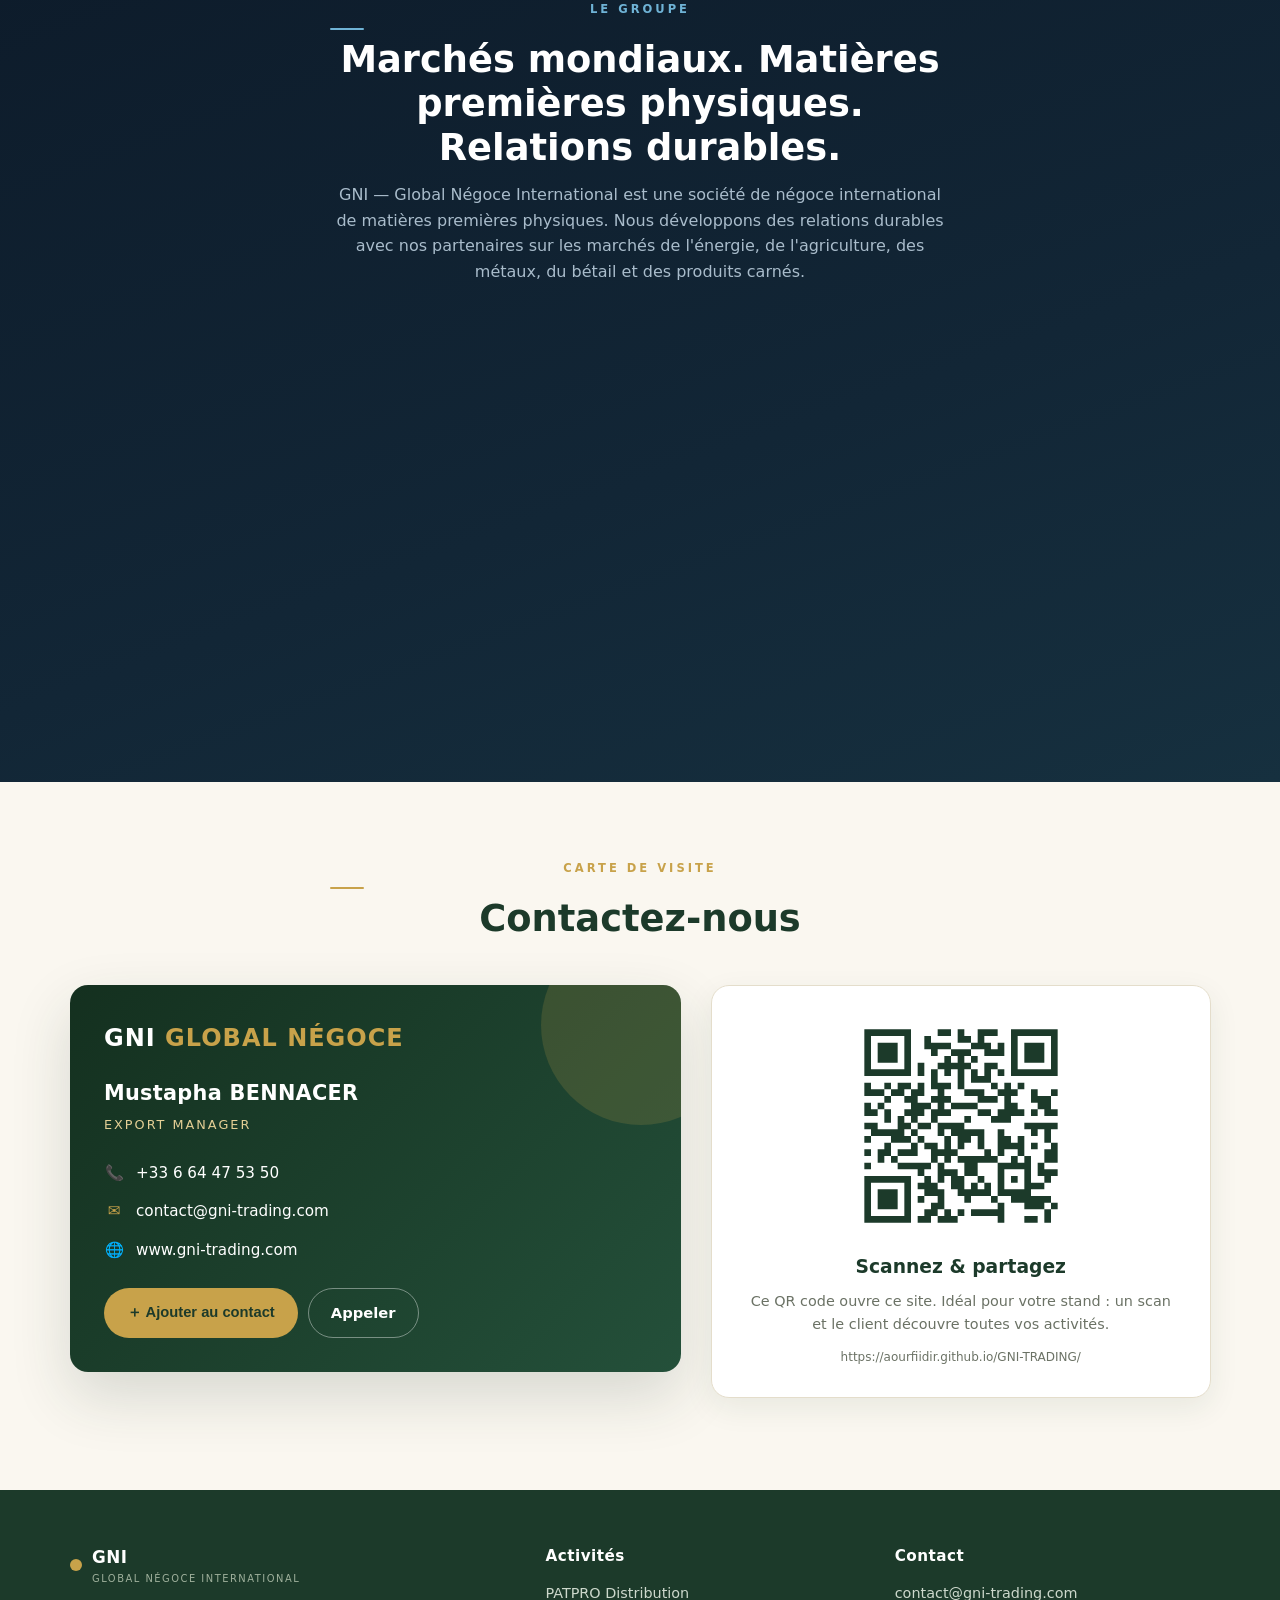
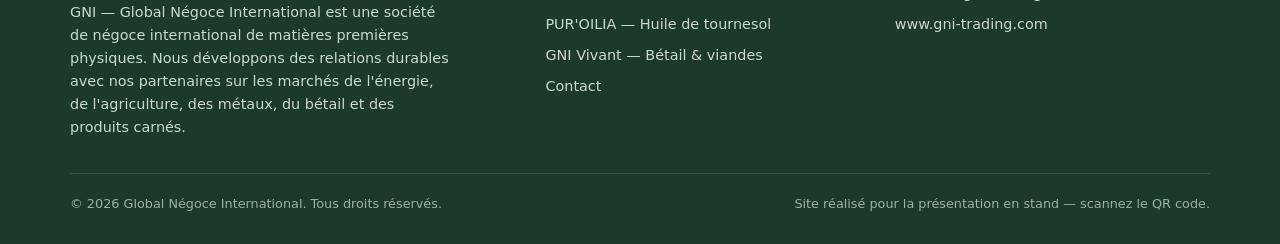
==== commit 8520a1fb: "Add professional motion and scroll animations" ====
--- a/index.html
+++ b/index.html
@@ -2,6 +2,7 @@
 <html lang="fr">
 <head>
   <meta charset="UTF-8">
+  <script>document.documentElement.classList.add("js");</script>
   <meta name="viewport" content="width=device-width, initial-scale=1.0">
   <title>GNI — Global Négoce International · PATPRO, PUR'OILIA & GNI Vivant</title>
   <meta name="description" content="GNI — Global Négoce International : négoce de matières premières physiques. Découvrez nos activités PATPRO Distribution, l'huile de tournesol PUR'OILIA et GNI Vivant (bétail & viandes).">
--- a/assets/css/style.css
+++ b/assets/css/style.css
@@ -359,8 +359,8 @@
 }
 
 /* ---------- Utility ---------- */
-.reveal { opacity: 0; transform: translateY(24px); transition: 0.6s ease; }
-.reveal.in { opacity: 1; transform: none; }
+.js .reveal { opacity: 0; transform: translate3d(0, 28px, 0); transition: opacity 0.8s cubic-bezier(0.22, 1, 0.36, 1), transform 0.8s cubic-bezier(0.22, 1, 0.36, 1); transition-delay: var(--reveal-delay, 0ms); will-change: opacity, transform; }
+.js .reveal.in { opacity: 1; transform: none; }
 
 /* ---------- GNI — secteurs & à propos ---------- */
 .gni-about {
@@ -1029,3 +1029,204 @@
   .vivant-gallery { grid-template-columns: 1fr; }
   .vivant-poultry-media img:last-child { margin-top: 0; }
 }
+
+/* ---------- Motion system ---------- */
+@keyframes fadeUp {
+  from { opacity: 0; transform: translate3d(0, 28px, 0); }
+  to { opacity: 1; transform: none; }
+}
+@keyframes fadeIn {
+  from { opacity: 0; }
+  to { opacity: 1; }
+}
+@keyframes imageIn {
+  from { opacity: 0; transform: translate3d(0, 18px, 0) scale(0.97); }
+  to { opacity: 1; transform: none; }
+}
+@keyframes heroZoom {
+  from { opacity: 0.55; scale: 1.14; }
+  to { opacity: 1; scale: 1.02; }
+}
+@keyframes headerIn {
+  from { opacity: 0; transform: translate3d(0, -100%, 0); }
+  to { opacity: 1; transform: none; }
+}
+@keyframes modalIn {
+  from { opacity: 0; transform: translate3d(0, 18px, 0) scale(0.97); }
+  to { opacity: 1; transform: none; }
+}
+@keyframes navIn {
+  from { opacity: 0; transform: translate3d(0, -8px, 0); }
+  to { opacity: 1; transform: none; }
+}
+
+/* Staggered scroll reveal */
+.js :is(.reveal, .section-head, .biz-card, .cat-block, .product, .feature, .qr-box, .soon, .contact-wrap > *, .cat-nav, .v-section-head, .v-intro-grid > *, .v-split > *, .v-quality-media, .v-quality-copy, .v-moment, .v-pledge, .v-stat, .v-cta-inner, .v-filiere, .v-derived, .v-gallery-item, .v-contact-grid > *, .vcard, .v-order) {
+  opacity: 0;
+  transform: translate3d(0, 30px, 0);
+  transition: opacity 0.85s cubic-bezier(0.22, 1, 0.36, 1), transform 0.85s cubic-bezier(0.22, 1, 0.36, 1);
+  transition-delay: var(--reveal-delay, 0ms);
+  will-change: opacity, transform;
+}
+.js :is(.reveal, .section-head, .biz-card, .cat-block, .product, .feature, .qr-box, .soon, .contact-wrap > *, .cat-nav, .v-section-head, .v-intro-grid > *, .v-split > *, .v-quality-media, .v-quality-copy, .v-moment, .v-pledge, .v-stat, .v-cta-inner, .v-filiere, .v-derived, .v-gallery-item, .v-contact-grid > *, .vcard, .v-order).in {
+  opacity: 1;
+  transform: none;
+}
+
+/* Hero entrances */
+.hero .container > *,
+.puro-hero .container > *,
+.v-hero-inner > * {
+  animation: fadeUp 0.9s cubic-bezier(0.22, 1, 0.36, 1) both;
+}
+.hero .container > *:nth-child(1),
+.puro-hero .container > *:nth-child(1),
+.v-hero-inner > *:nth-child(1) { animation-delay: 0.05s; }
+.hero .container > *:nth-child(2),
+.puro-hero .container > *:nth-child(2),
+.v-hero-inner > *:nth-child(2) { animation-delay: 0.15s; }
+.hero .container > *:nth-child(3),
+.v-hero-inner > *:nth-child(3) { animation-delay: 0.25s; }
+.hero .container > *:nth-child(4),
+.v-hero-inner > *:nth-child(4) { animation-delay: 0.35s; }
+.v-hero-inner > *:nth-child(5) { animation-delay: 0.45s; }
+
+.v-hero-media img {
+  animation: heroZoom 1.8s cubic-bezier(0.22, 1, 0.36, 1) both;
+  will-change: transform;
+}
+.puro-hero img { animation: imageIn 1.1s 0.15s cubic-bezier(0.22, 1, 0.36, 1) both; }
+
+/* Header motion */
+.site-header {
+  animation: headerIn 0.55s cubic-bezier(0.22, 1, 0.36, 1) both;
+  transition: box-shadow 0.35s ease, background 0.35s ease, border-color 0.35s ease;
+}
+.site-header.scrolled { box-shadow: 0 12px 34px rgba(28, 58, 42, 0.1); }
+.nav a { position: relative; }
+.nav a::after {
+  content: "";
+  position: absolute;
+  left: 14px;
+  right: 14px;
+  bottom: 5px;
+  height: 2px;
+  border-radius: 2px;
+  background: currentColor;
+  opacity: 0.65;
+  transform: scaleX(0);
+  transform-origin: right;
+  transition: transform 0.35s cubic-bezier(0.22, 1, 0.36, 1);
+}
+.nav a:hover::after,
+.nav a.active::after { transform: scaleX(1); transform-origin: left; }
+
+/* Buttons */
+.btn, .v-btn {
+  position: relative;
+  overflow: hidden;
+  isolation: isolate;
+  transition: transform 0.25s cubic-bezier(0.22, 1, 0.36, 1), background 0.25s ease, color 0.25s ease, border-color 0.25s ease, box-shadow 0.25s ease;
+}
+.btn::after, .v-btn::after {
+  content: "";
+  position: absolute;
+  top: -30%;
+  left: -85%;
+  width: 55%;
+  height: 160%;
+  background: linear-gradient(90deg, transparent, rgba(255, 255, 255, 0.3), transparent);
+  transform: skewX(-18deg);
+  transition: left 0.6s ease;
+  pointer-events: none;
+}
+.btn:hover::after, .v-btn:hover::after { left: 135%; }
+.btn:hover, .v-btn:hover { box-shadow: 0 12px 26px rgba(28, 58, 42, 0.16); }
+
+/* Cards & images */
+.biz-card .media img,
+.cat-banner img { transition: transform 0.7s cubic-bezier(0.22, 1, 0.36, 1); }
+.biz-card:hover .media img,
+.cat-banner:hover img { transform: scale(1.045); }
+.v-filiere, .v-derived, .v-moment, .v-gallery-item, .v-quality-media { will-change: transform; }
+
+/* Kicker underline */
+.section-head .kicker,
+.v-kicker {
+  position: relative;
+}
+.section-head .kicker::after,
+.v-kicker::after {
+  content: "";
+  display: block;
+  width: 34px;
+  height: 2px;
+  margin-top: 7px;
+  border-radius: 2px;
+  background: currentColor;
+  transform: scaleX(0);
+  transform-origin: left;
+  transition: transform 0.6s 0.2s cubic-bezier(0.22, 1, 0.36, 1);
+}
+.section-head.in .kicker::after,
+.in .v-kicker::after { transform: scaleX(1); }
+.v-section-head.v-center .v-kicker::after { margin-left: auto; margin-right: auto; transform-origin: center; }
+
+/* Motion feedback */
+.v-stat strong { transition: transform 0.3s cubic-bezier(0.22, 1, 0.36, 1); }
+.v-stat:hover strong { transform: translateY(-2px); }
+
+/* Modal */
+.modal-backdrop { animation: fadeIn 0.3s ease both; }
+.modal-panel { animation: modalIn 0.4s cubic-bezier(0.22, 1, 0.36, 1) both; }
+
+/* Scroll progress */
+.scroll-progress {
+  position: fixed;
+  top: 0;
+  left: 0;
+  z-index: 300;
+  width: 100%;
+  height: 2px;
+  background: linear-gradient(90deg, var(--gold), var(--gold-soft));
+  transform: scaleX(0);
+  transform-origin: 0 50%;
+  pointer-events: none;
+}
+
+/* Accessible focus */
+a:focus-visible,
+button:focus-visible,
+summary:focus-visible {
+  outline: 2px solid var(--gold);
+  outline-offset: 3px;
+}
+
+@media (max-width: 860px) {
+  .nav {
+    transition: transform 0.38s cubic-bezier(0.22, 1, 0.36, 1), opacity 0.28s ease;
+    box-shadow: 0 18px 40px rgba(28, 58, 42, 0.12);
+  }
+  .nav a::after { display: none; }
+  .nav.open a { animation: navIn 0.35s cubic-bezier(0.22, 1, 0.36, 1) both; }
+  .nav.open a:nth-child(1) { animation-delay: 0.04s; }
+  .nav.open a:nth-child(2) { animation-delay: 0.08s; }
+  .nav.open a:nth-child(3) { animation-delay: 0.12s; }
+  .nav.open a:nth-child(4) { animation-delay: 0.16s; }
+  .nav.open a:nth-child(5) { animation-delay: 0.2s; }
+}
+
+.modal-media img { animation: imageIn 0.5s 0.08s cubic-bezier(0.22, 1, 0.36, 1) both; }
+.modal-close { transition: transform 0.25s cubic-bezier(0.22, 1, 0.36, 1), background 0.25s ease; }
+.modal-close:hover { transform: rotate(90deg); background: var(--cream-2); }
+
+@media (prefers-reduced-motion: reduce) {
+  html { scroll-behavior: auto; }
+  *, *::before, *::after {
+    animation-duration: 0.01ms !important;
+    animation-iteration-count: 1 !important;
+    transition-duration: 0.01ms !important;
+    scroll-behavior: auto !important;
+  }
+  .scroll-progress { display: none; }
+}
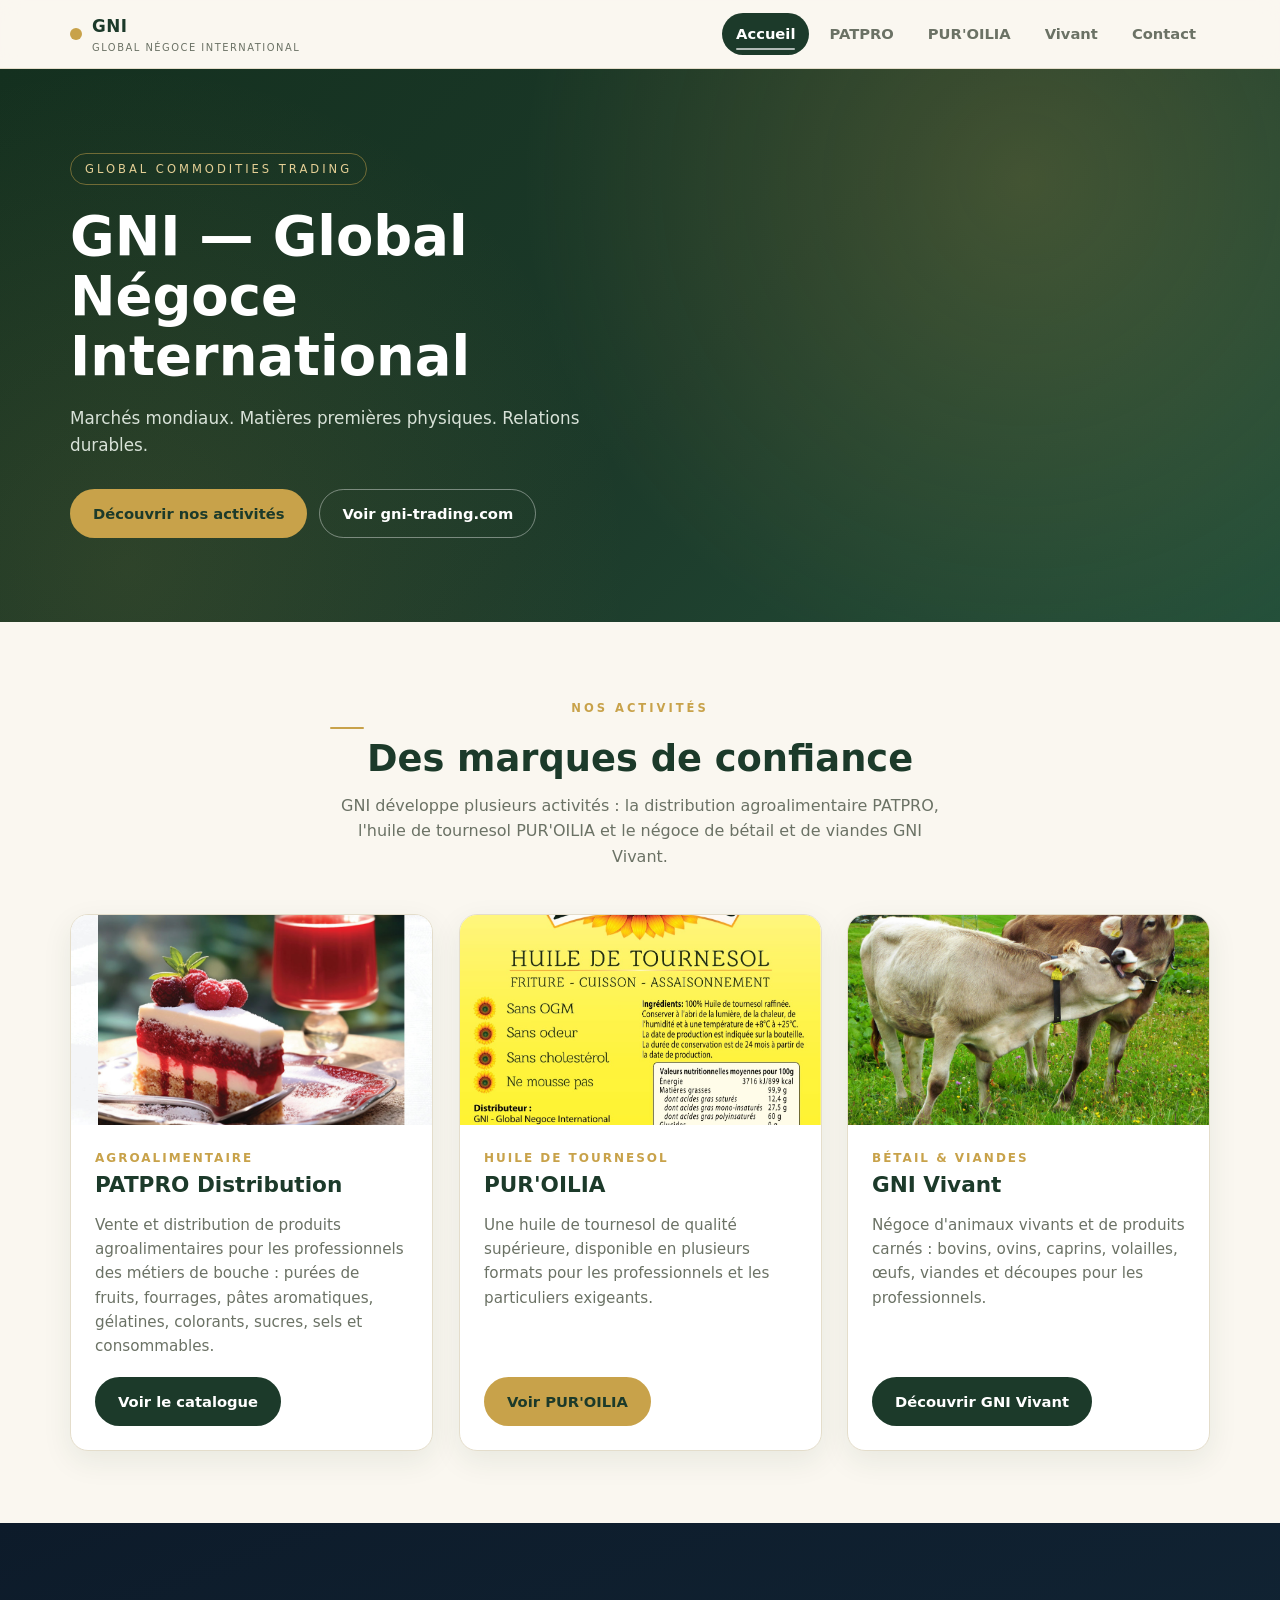
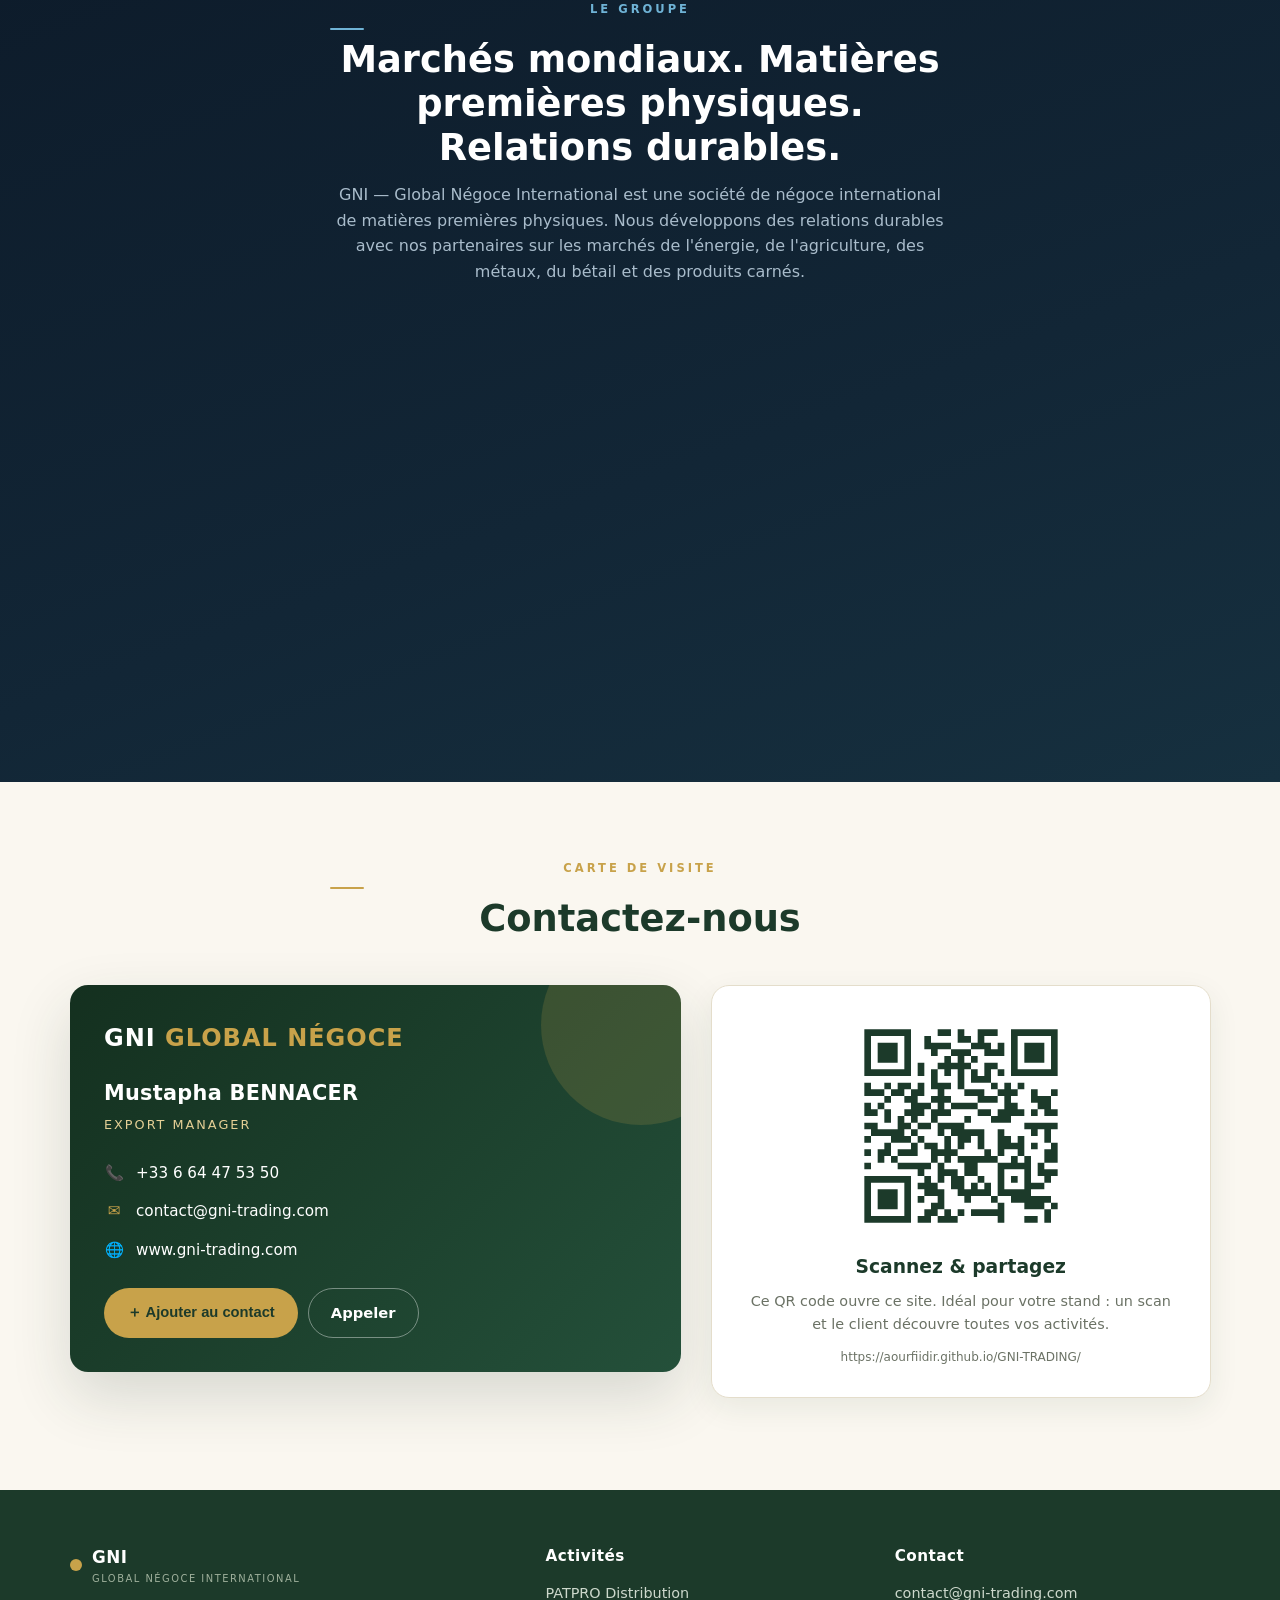
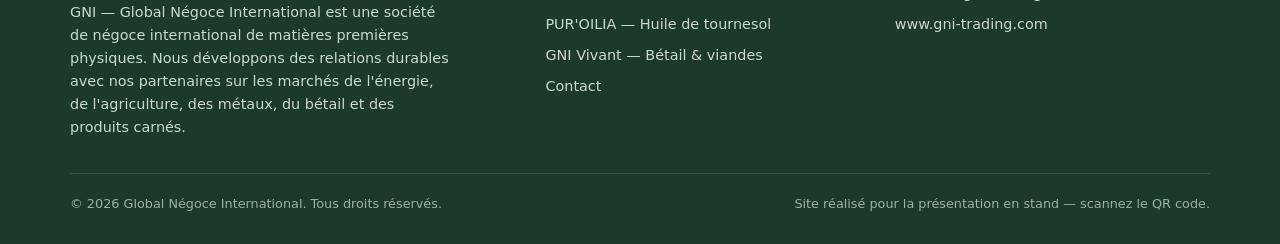
==== commit 20262459: "Remove processed meat products from GNI Vivant" ====
--- a/index.html
+++ b/index.html
@@ -54,7 +54,7 @@
           <div class="body">
             <span class="tag">Bétail & viandes</span>
             <h3>GNI Vivant</h3>
-            <p>Négoce d'animaux vivants et de produits carnés : bovins, ovins, caprins, volailles, œufs, viandes, découpes et préparations pour les professionnels.</p>
+            <p>Négoce d'animaux vivants et de produits carnés : bovins, ovins, caprins, volailles, œufs, viandes et découpes pour les professionnels.</p>
             <a class="btn btn-primary" href="vivant.html">Découvrir GNI Vivant</a>
           </div>
         </article>
--- a/assets/css/style.css
+++ b/assets/css/style.css
@@ -730,7 +730,7 @@
   letter-spacing: 0.16em;
   text-transform: uppercase;
 }
-.v-filiere h3, .v-derived h3 {
+.v-filiere h3 {
   margin-top: 0.3rem;
   color: var(--v-ink);
   font-size: 1.35rem;
@@ -738,8 +738,8 @@
   letter-spacing: -0.02em;
   text-transform: uppercase;
 }
-.v-filiere p, .v-derived p { margin-top: 0.6rem; color: rgba(35, 31, 32, 0.66); font-size: 0.92rem; line-height: 1.55; }
-.v-filiere ul, .v-derived ul {
+.v-filiere p { margin-top: 0.6rem; color: rgba(35, 31, 32, 0.66); font-size: 0.92rem; line-height: 1.55; }
+.v-filiere ul {
   display: flex;
   flex-wrap: wrap;
   gap: 0.35rem;
@@ -747,7 +747,7 @@
   padding: 1rem 0 0;
   list-style: none;
 }
-.v-filiere ul li, .v-derived ul li {
+.v-filiere ul li {
   padding: 0.25rem 0.65rem;
   border-radius: 999px;
   background: var(--v-sage);
@@ -821,21 +821,6 @@
 }
 .v-quality-copy p { margin-top: 1.25rem; color: rgba(35, 31, 32, 0.66); font-size: 0.92rem; line-height: 1.6; }
 
-.v-derived-grid { display: grid; grid-template-columns: 1fr; gap: 1rem; }
-.v-derived {
-  display: flex;
-  overflow: hidden;
-  min-height: 220px;
-  border: 1px solid rgba(35, 31, 32, 0.1);
-  border-radius: 1.5rem;
-  background: #fff;
-  transition: transform 0.25s ease, box-shadow 0.25s ease;
-}
-.v-derived:hover { transform: translateY(-3px); box-shadow: 0 20px 50px rgba(0, 0, 0, 0.08); }
-.v-derived .v-media { flex: 0 0 42%; border-radius: 0; }
-.v-derived .v-media img { width: 100%; height: 100%; object-fit: cover; }
-.v-derived-body { display: flex; flex: 1; flex-direction: column; padding: 1.4rem; }
-
 .v-moments { display: grid; grid-template-columns: 1fr; gap: 1rem; }
 .v-moment {
   position: relative;
@@ -951,7 +936,6 @@
   .v-shell { padding: 0 2rem; }
   .v-section { padding: 5.5rem 0; }
   .v-filieres { grid-template-columns: repeat(2, 1fr); }
-  .v-derived-grid { grid-template-columns: repeat(2, 1fr); }
   .v-gallery { grid-template-columns: repeat(3, 1fr); gap: 1rem; }
   .v-moments { grid-template-columns: repeat(2, 1fr); }
   .v-pledges { grid-template-columns: repeat(2, 1fr); }
@@ -979,8 +963,6 @@
 }
 
 @media (max-width: 639px) {
-  .v-derived { flex-direction: column; }
-  .v-derived .v-media { flex: none; height: 180px; }
   .v-logistics > div { grid-template-columns: 1fr; gap: 0.25rem; }
   .v-cta .v-actions .v-btn { width: 100%; }
 }
@@ -1061,14 +1043,14 @@
 }
 
 /* Staggered scroll reveal */
-.js :is(.reveal, .section-head, .biz-card, .cat-block, .product, .feature, .qr-box, .soon, .contact-wrap > *, .cat-nav, .v-section-head, .v-intro-grid > *, .v-split > *, .v-quality-media, .v-quality-copy, .v-moment, .v-pledge, .v-stat, .v-cta-inner, .v-filiere, .v-derived, .v-gallery-item, .v-contact-grid > *, .vcard, .v-order) {
+.js :is(.reveal, .section-head, .biz-card, .cat-block, .product, .feature, .qr-box, .soon, .contact-wrap > *, .cat-nav, .v-section-head, .v-intro-grid > *, .v-split > *, .v-quality-media, .v-quality-copy, .v-moment, .v-pledge, .v-stat, .v-cta-inner, .v-filiere, .v-gallery-item, .v-contact-grid > *, .vcard, .v-order) {
   opacity: 0;
   transform: translate3d(0, 30px, 0);
   transition: opacity 0.85s cubic-bezier(0.22, 1, 0.36, 1), transform 0.85s cubic-bezier(0.22, 1, 0.36, 1);
   transition-delay: var(--reveal-delay, 0ms);
   will-change: opacity, transform;
 }
-.js :is(.reveal, .section-head, .biz-card, .cat-block, .product, .feature, .qr-box, .soon, .contact-wrap > *, .cat-nav, .v-section-head, .v-intro-grid > *, .v-split > *, .v-quality-media, .v-quality-copy, .v-moment, .v-pledge, .v-stat, .v-cta-inner, .v-filiere, .v-derived, .v-gallery-item, .v-contact-grid > *, .vcard, .v-order).in {
+.js :is(.reveal, .section-head, .biz-card, .cat-block, .product, .feature, .qr-box, .soon, .contact-wrap > *, .cat-nav, .v-section-head, .v-intro-grid > *, .v-split > *, .v-quality-media, .v-quality-copy, .v-moment, .v-pledge, .v-stat, .v-cta-inner, .v-filiere, .v-gallery-item, .v-contact-grid > *, .vcard, .v-order).in {
   opacity: 1;
   transform: none;
 }
@@ -1148,7 +1130,7 @@
 .cat-banner img { transition: transform 0.7s cubic-bezier(0.22, 1, 0.36, 1); }
 .biz-card:hover .media img,
 .cat-banner:hover img { transform: scale(1.045); }
-.v-filiere, .v-derived, .v-moment, .v-gallery-item, .v-quality-media { will-change: transform; }
+.v-filiere, .v-moment, .v-gallery-item, .v-quality-media { will-change: transform; }
 
 /* Kicker underline */
 .section-head .kicker,
